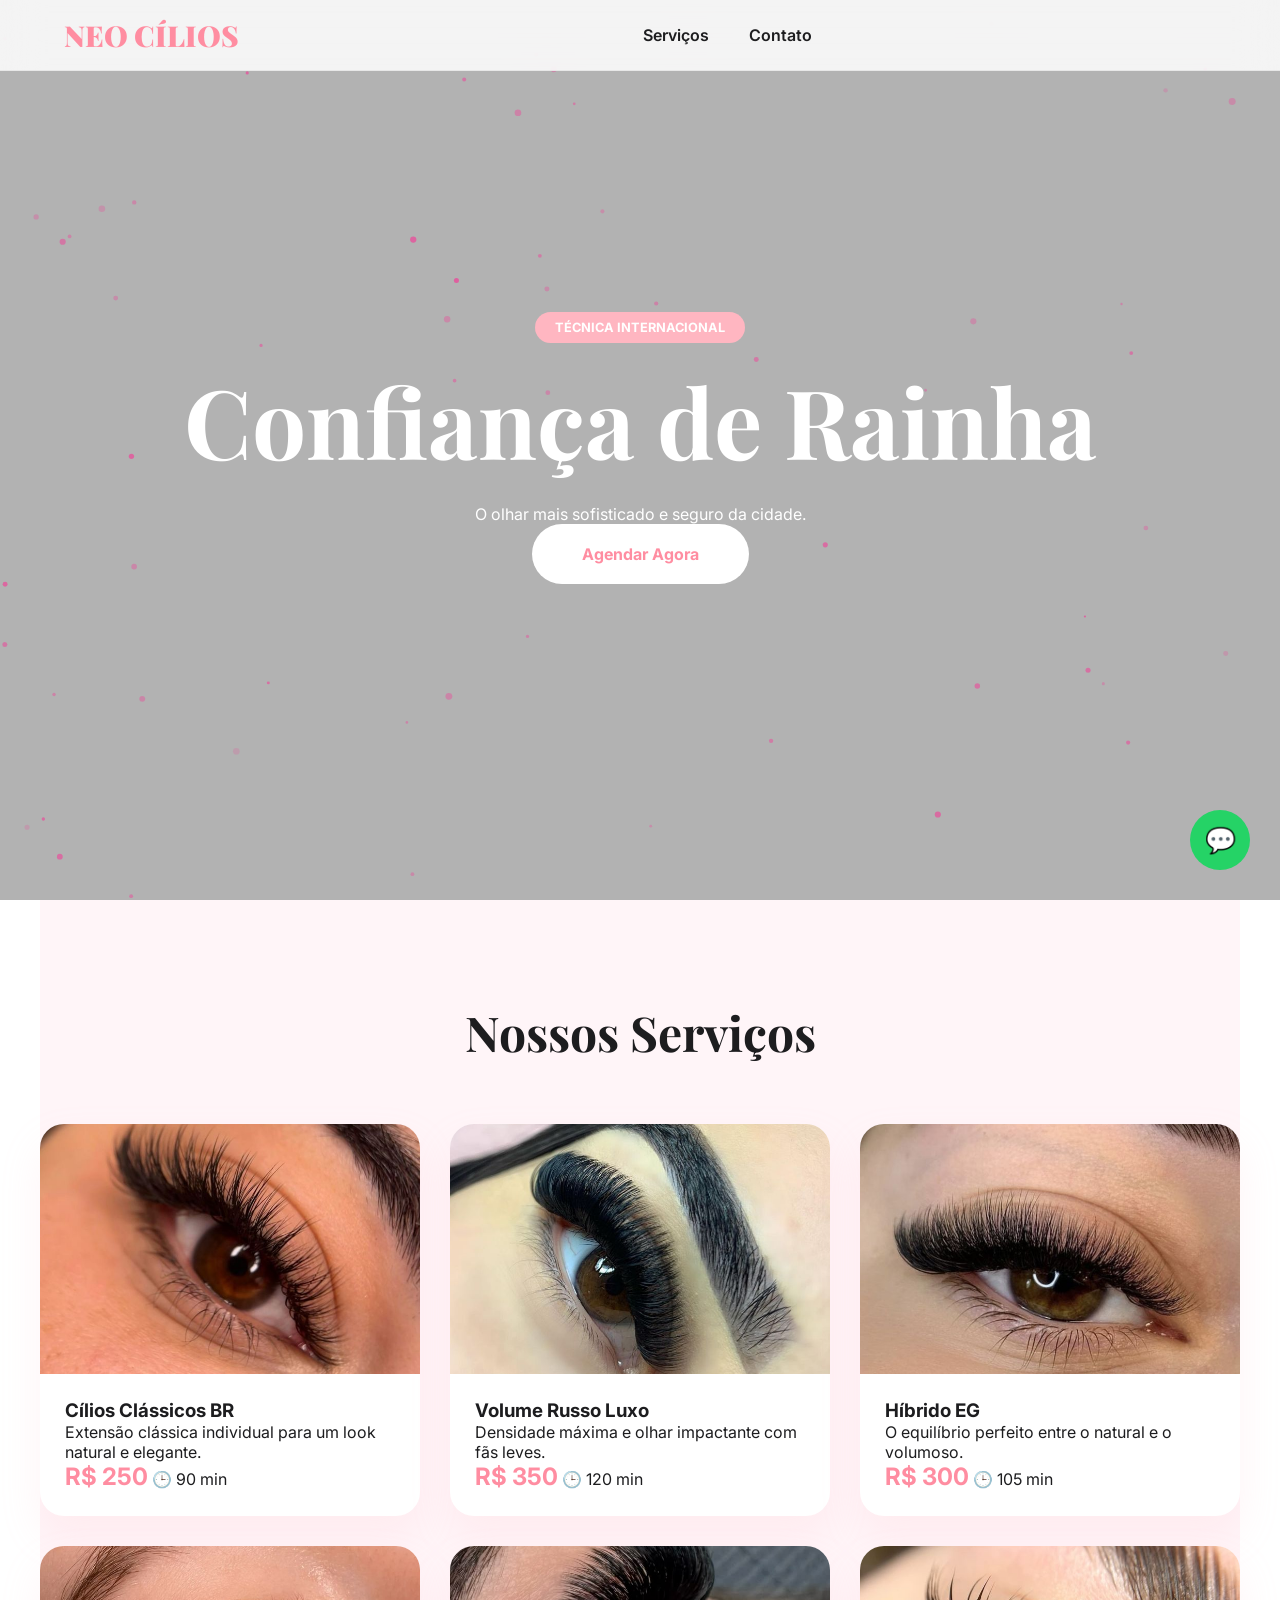
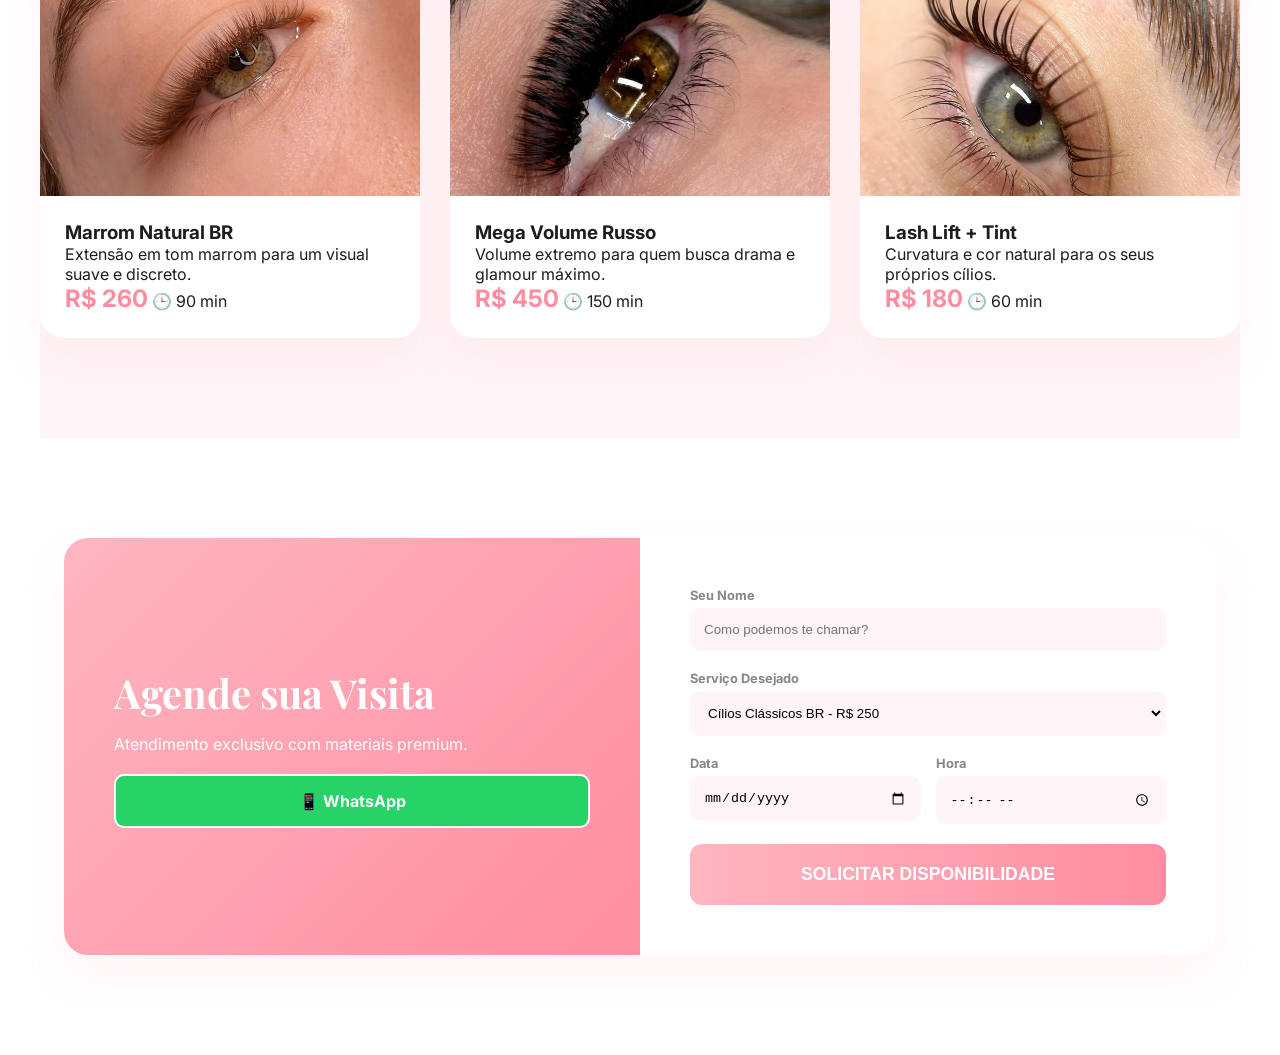
==== index.html @ b10731df "Add files via upload" ====
<!DOCTYPE html>
<html lang="pt-BR">
<head>
    <meta charset="UTF-8">
    <meta name="viewport" content="width=device-width, initial-scale=1.0">
    <title>Neo Cílios Luxo | Extensões Profissionais</title>
    <link href="https://fonts.googleapis.com/css2?family=Inter:wght@300;400;600;700&family=Playfair+Display:wght@700;900&display=swap" rel="stylesheet">
    <link rel="stylesheet" href="styles.css">
    <link rel="manifest" href="manifest.json">
</head>
<body>
    <div id="loader" class="loader-wrapper"><div class="loader"></div></div>

    <header class="glass-nav">
        <nav class="container">
            <a href="#" class="logo">NEO CÍLIOS</a>
            <ul class="nav-links" id="nav-links">
                <li><a href="#servicos">Serviços</a></li>
                <li><a href="#contato">Contato</a></li>
            </ul>
            <div class="hamburger" id="hamburger"><span></span><span></span><span></span></div>
        </nav>
    </header>

    <section class="hero">
        <video autoplay muted loop playsinline class="hero-video">
            <source src="bannersite.mp4" type="video/mp4">
        </video>
        <div class="hero-overlay"></div>
        <div class="hero-content">
            <span class="badge fade-in">Técnica Internacional</span>
            <h1 class="fade-up">Confiança de Rainha</h1>
            <p class="fade-up-delay">O olhar mais sofisticado e seguro da cidade.</p>
            <a href="#servicos" class="btn-main">Agendar Agora</a>
        </div>
    </section>

    <section class="services container" id="servicos">
        <h2 class="section-title">Nossos Serviços</h2>
        <div class="services-grid" id="services-grid"></div>
    </section>

    <section class="contact-section" id="contato">
        <div class="container">
            <div class="contact-card">
                <div class="contact-info">
                    <h2>Agende sua Visita</h2>
                    <p>Atendimento exclusivo com materiais premium.</p>
                    <a href="https://wa.me/5541999484843" class="btn-wa">📱 WhatsApp</a>
                </div>
                <div class="contact-form-wrapper">
                    <form id="contact-form">
                        <div class="input-group">
                            <label>Seu Nome</label>
                            <input type="text" id="name" placeholder="Como podemos te chamar?" required>
                        </div>
                        <div class="input-group">
                            <label>Serviço Desejado</label>
                            <select id="service-select" required></select>
                        </div>
                        <div style="display: grid; grid-template-columns: 1fr 1fr; gap: 15px;">
                            <div class="input-group">
                                <label>Data</label>
                                <input type="date" id="date" required>
                            </div>
                            <div class="input-group">
                                <label>Hora</label>
                                <input type="time" id="time" required>
                            </div>
                        </div>
                        <button type="submit" class="btn-submit">Solicitar Disponibilidade</button>
                    </form>
                </div>
            </div>
        </div>
    </section>

    <a href="https://wa.me/5541999484843" class="floating-wa" target="_blank">💬</a>

    <script src="particles.js"></script>
    <script type="module" src="script.js"></script>
</body>
</html>
---- styles.css ----
:root {
    --primary: #ffb6c1;       
    --primary-light: #ffe4e1; 
    --primary-dark: #ff8da1;  
    --text: #1d1d1f;
    --text-light: #86868b;
    --bg: #ffffff;
    --bg-alt: #fff5f8;       
    --glass: rgba(255, 255, 255, 0.85);
    --shadow: 0 20px 40px rgba(255, 182, 193, 0.15);
    --radius: 24px;
    --transition: all 0.5s cubic-bezier(0.16, 1, 0.3, 1);
}

* { margin: 0; padding: 0; box-sizing: border-box; }
html { scroll-behavior: smooth; }
body { font-family: 'Inter', sans-serif; background: var(--bg); color: var(--text); overflow-x: hidden; }
.container { max-width: 1200px; margin: 0 auto; padding: 0 24px; }

/* Loader */
.loader-wrapper { position: fixed; inset: 0; background: #fff; display: flex; align-items: center; justify-content: center; z-index: 9999; transition: 0.5s; }
.loader { width: 40px; height: 40px; border: 3px solid var(--bg-alt); border-top-color: var(--primary); border-radius: 50%; animation: spin 1s infinite linear; }
@keyframes spin { to { transform: rotate(360deg); } }

/* Nav */
.glass-nav { position: fixed; top: 0; width: 100%; z-index: 1000; background: var(--glass); backdrop-filter: blur(20px); padding: 16px 0; border-bottom: 1px solid rgba(0,0,0,0.05); }
nav { display: flex; justify-content: space-between; align-items: center; }
.logo { font-family: 'Playfair Display', serif; font-size: 1.8rem; font-weight: 900; color: var(--primary-dark); text-decoration: none; }
.nav-links { display: flex; gap: 40px; list-style: none; }
.nav-links a { text-decoration: none; color: var(--text); font-weight: 600; }

/* Hero */
.hero { height: 100vh; position: relative; display: flex; align-items: center; justify-content: center; text-align: center; color: #fff; }
.hero-video { position: absolute; inset: 0; width: 100%; height: 100%; object-fit: cover; z-index: -1; }
.hero-overlay { position: absolute; inset: 0; background: rgba(0,0,0,0.3); }
.hero-content { position: relative; z-index: 10; padding: 0 20px; }
.hero-content h1 { font-family: 'Playfair Display', serif; font-size: clamp(3rem, 10vw, 6rem); margin: 20px 0; }
.badge { background: var(--primary); padding: 8px 20px; border-radius: 100px; font-size: 0.8rem; text-transform: uppercase; font-weight: 700; }
.btn-main { display: inline-block; background: #fff; color: var(--primary-dark); padding: 20px 50px; border-radius: 100px; text-decoration: none; font-weight: 700; transition: var(--transition); }
.btn-main:hover { transform: translateY(-5px); background: var(--primary); color: #fff; }

/* Services */
.services { padding: 100px 0; background: var(--bg-alt); }
.section-title { font-family: 'Playfair Display', serif; font-size: 3rem; text-align: center; margin-bottom: 60px; }
.services-grid { display: grid; grid-template-columns: repeat(auto-fit, minmax(300px, 1fr)); gap: 30px; }
.service-card { background: #fff; border-radius: var(--radius); overflow: hidden; box-shadow: var(--shadow); transition: var(--transition); cursor: pointer; }
.service-card:hover { transform: translateY(-10px); }
.service-img-wrapper { height: 250px; overflow: hidden; }
.service-img-wrapper img { width: 100%; height: 100%; object-fit: cover; }
.service-body { padding: 25px; }
.price-tag { font-size: 1.5rem; font-weight: 700; color: var(--primary-dark); }

/* Contact - ROSA CLARO */
.contact-section { padding: 100px 0; }
.contact-card { display: grid; grid-template-columns: 1fr 1fr; border-radius: var(--radius); overflow: hidden; box-shadow: var(--shadow); }
.contact-info { background: linear-gradient(135deg, var(--primary) 0%, var(--primary-dark) 100%); color: #fff; padding: 50px; display: flex; flex-direction: column; justify-content: center; }
.contact-info h2 { font-family: 'Playfair Display', serif; font-size: 2.5rem; margin-bottom: 15px; }
.btn-wa { background: #25d366; color: #fff; text-decoration: none; padding: 15px; border-radius: 10px; text-align: center; font-weight: 700; margin-top: 20px; border: 2px solid #fff; }

.contact-form-wrapper { padding: 50px; background: #fff; }
.input-group { margin-bottom: 20px; }
.input-group label { display: block; font-size: 0.8rem; font-weight: 700; margin-bottom: 5px; color: var(--text-light); }
.input-group input, .input-group select { width: 100%; padding: 12px; border: 2px solid var(--bg-alt); border-radius: 10px; background: var(--bg-alt); }

/* Botão Pulsando */
.btn-submit { 
    width: 100%; background: linear-gradient(90deg, var(--primary), var(--primary-dark)); 
    color: #fff; border: none; padding: 20px; border-radius: 12px; 
    font-weight: 900; font-size: 1.1rem; text-transform: uppercase; cursor: pointer;
    animation: pulse-pink 2s infinite; transition: var(--transition);
}
@keyframes pulse-pink {
    0% { box-shadow: 0 0 0 0 rgba(255, 182, 193, 0.7); }
    70% { box-shadow: 0 0 0 15px rgba(255, 182, 193, 0); }
    100% { box-shadow: 0 0 0 0 rgba(255, 182, 193, 0); }
}

.floating-wa { position: fixed; bottom: 30px; right: 30px; background: #25d366; width: 60px; height: 60px; border-radius: 50%; display: flex; align-items: center; justify-content: center; font-size: 25px; text-decoration: none; z-index: 1000; }

@media (max-width: 768px) { .contact-card { grid-template-columns: 1fr; } .nav-links { display: none; } }
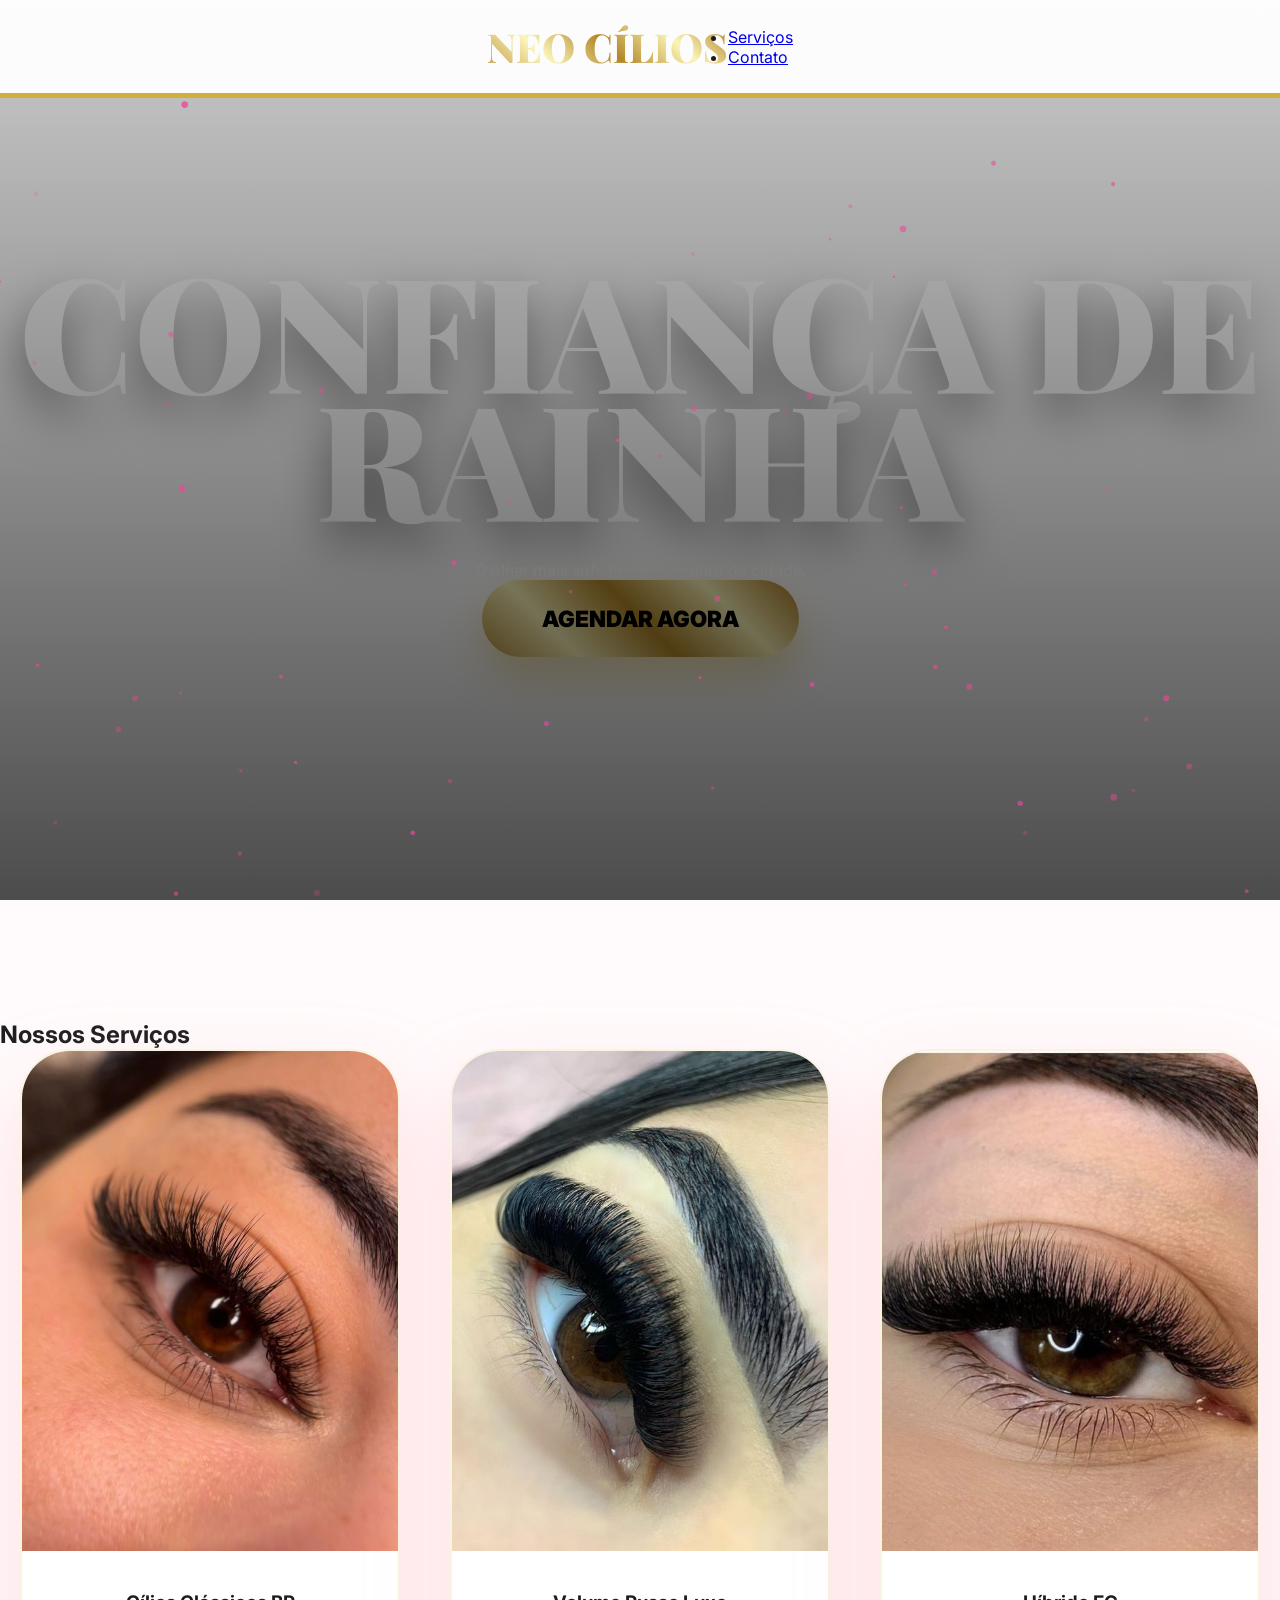
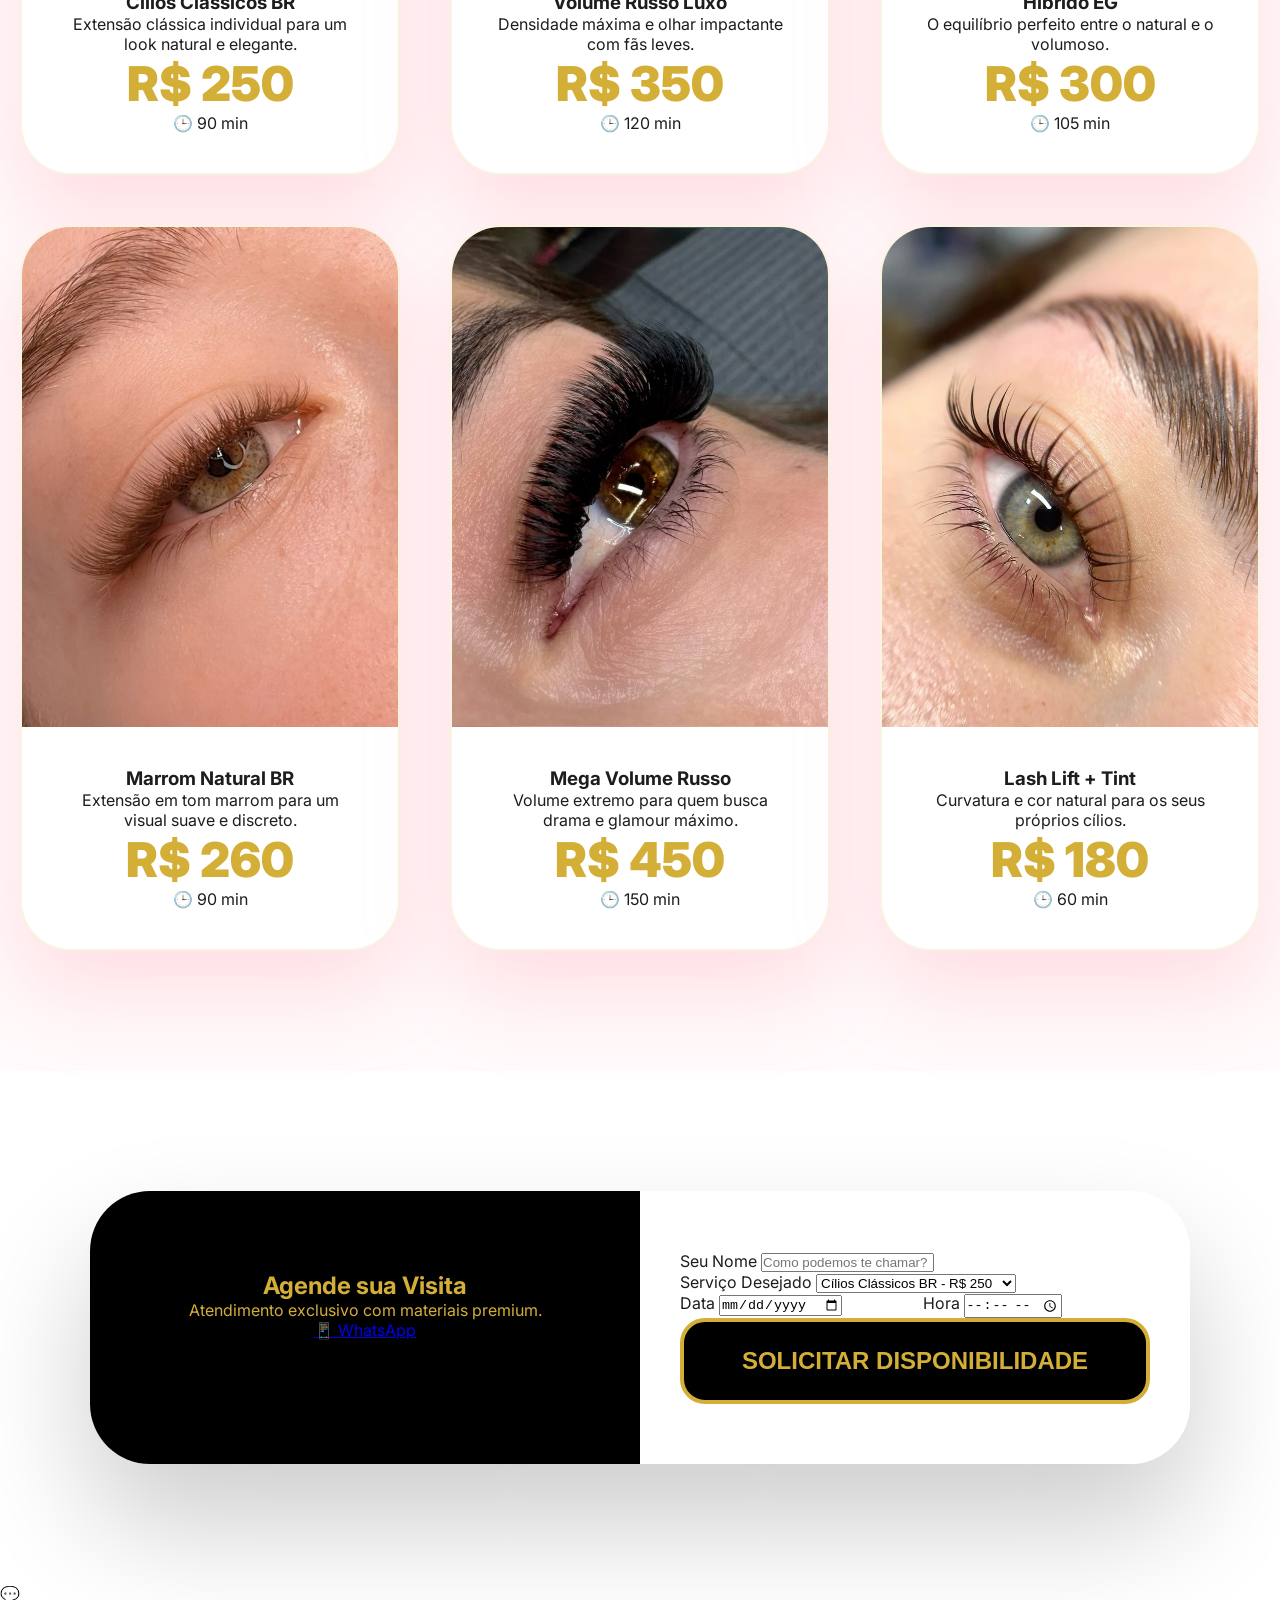
==== commit bac2001a: "Update index.html" ====
--- a/index.html
+++ b/index.html
@@ -80,4 +80,4 @@
     <script src="particles.js"></script>
     <script type="module" src="script.js"></script>
 </body>
-</html>+</html>
--- a/styles.css
+++ b/styles.css
@@ -1,80 +1,57 @@
 :root {
     --primary: #ffb6c1;       
-    --primary-light: #ffe4e1; 
+    --gold: #d4af37;          
+    --gold-gradient: linear-gradient(45deg, #bf953f, #fcf6ba, #b38728, #fbf5b7, #aa771c);
     --primary-dark: #ff8da1;  
     --text: #1d1d1f;
-    --text-light: #86868b;
     --bg: #ffffff;
-    --bg-alt: #fff5f8;       
-    --glass: rgba(255, 255, 255, 0.85);
-    --shadow: 0 20px 40px rgba(255, 182, 193, 0.15);
-    --radius: 24px;
-    --transition: all 0.5s cubic-bezier(0.16, 1, 0.3, 1);
+    --shadow-heavy: 0 40px 80px rgba(255, 182, 193, 0.4);
+    --transition: all 0.6s cubic-bezier(0.165, 0.84, 0.44, 1);
 }
 
-* { margin: 0; padding: 0; box-sizing: border-box; }
-html { scroll-behavior: smooth; }
+* { margin: 0; padding: 0; box-sizing: border-box; -webkit-tap-highlight-color: transparent; }
+html { scroll-behavior: smooth; overflow-x: hidden; }
 body { font-family: 'Inter', sans-serif; background: var(--bg); color: var(--text); overflow-x: hidden; }
-.container { max-width: 1200px; margin: 0 auto; padding: 0 24px; }
 
-/* Loader */
-.loader-wrapper { position: fixed; inset: 0; background: #fff; display: flex; align-items: center; justify-content: center; z-index: 9999; transition: 0.5s; }
-.loader { width: 40px; height: 40px; border: 3px solid var(--bg-alt); border-top-color: var(--primary); border-radius: 50%; animation: spin 1s infinite linear; }
-@keyframes spin { to { transform: rotate(360deg); } }
+.glass-nav { 
+    position: fixed; top: 0; width: 100%; z-index: 1000; 
+    background: rgba(255, 255, 255, 0.95); backdrop-filter: blur(25px); 
+    border-bottom: 5px solid var(--gold); padding: 20px 0;
+}
+nav { display: flex; justify-content: center; align-items: center; }
+.logo { 
+    font-family: 'Playfair Display', serif; font-size: 2.5rem; font-weight: 900; 
+    background: var(--gold-gradient); -webkit-background-clip: text; -webkit-text-fill-color: transparent;
+}
 
-/* Nav */
-.glass-nav { position: fixed; top: 0; width: 100%; z-index: 1000; background: var(--glass); backdrop-filter: blur(20px); padding: 16px 0; border-bottom: 1px solid rgba(0,0,0,0.05); }
-nav { display: flex; justify-content: space-between; align-items: center; }
-.logo { font-family: 'Playfair Display', serif; font-size: 1.8rem; font-weight: 900; color: var(--primary-dark); text-decoration: none; }
-.nav-links { display: flex; gap: 40px; list-style: none; }
-.nav-links a { text-decoration: none; color: var(--text); font-weight: 600; }
-
-/* Hero */
 .hero { height: 100vh; position: relative; display: flex; align-items: center; justify-content: center; text-align: center; color: #fff; }
 .hero-video { position: absolute; inset: 0; width: 100%; height: 100%; object-fit: cover; z-index: -1; }
-.hero-overlay { position: absolute; inset: 0; background: rgba(0,0,0,0.3); }
-.hero-content { position: relative; z-index: 10; padding: 0 20px; }
-.hero-content h1 { font-family: 'Playfair Display', serif; font-size: clamp(3rem, 10vw, 6rem); margin: 20px 0; }
-.badge { background: var(--primary); padding: 8px 20px; border-radius: 100px; font-size: 0.8rem; text-transform: uppercase; font-weight: 700; }
-.btn-main { display: inline-block; background: #fff; color: var(--primary-dark); padding: 20px 50px; border-radius: 100px; text-decoration: none; font-weight: 700; transition: var(--transition); }
-.btn-main:hover { transform: translateY(-5px); background: var(--primary); color: #fff; }
+.hero-overlay { position: absolute; inset: 0; background: linear-gradient(to bottom, rgba(0,0,0,0.2), rgba(0,0,0,0.7)); }
+.hero-content h1 { font-family: 'Playfair Display', serif; font-size: clamp(3.5rem, 15vw, 10rem); line-height: 0.8; margin-bottom: 40px; text-transform: uppercase; text-shadow: 0 20px 50px rgba(0,0,0,0.5); font-weight: 900; }
 
-/* Services */
-.services { padding: 100px 0; background: var(--bg-alt); }
-.section-title { font-family: 'Playfair Display', serif; font-size: 3rem; text-align: center; margin-bottom: 60px; }
-.services-grid { display: grid; grid-template-columns: repeat(auto-fit, minmax(300px, 1fr)); gap: 30px; }
-.service-card { background: #fff; border-radius: var(--radius); overflow: hidden; box-shadow: var(--shadow); transition: var(--transition); cursor: pointer; }
-.service-card:hover { transform: translateY(-10px); }
-.service-img-wrapper { height: 250px; overflow: hidden; }
-.service-img-wrapper img { width: 100%; height: 100%; object-fit: cover; }
-.service-body { padding: 25px; }
-.price-tag { font-size: 1.5rem; font-weight: 700; color: var(--primary-dark); }
-
-/* Contact - ROSA CLARO */
-.contact-section { padding: 100px 0; }
-.contact-card { display: grid; grid-template-columns: 1fr 1fr; border-radius: var(--radius); overflow: hidden; box-shadow: var(--shadow); }
-.contact-info { background: linear-gradient(135deg, var(--primary) 0%, var(--primary-dark) 100%); color: #fff; padding: 50px; display: flex; flex-direction: column; justify-content: center; }
-.contact-info h2 { font-family: 'Playfair Display', serif; font-size: 2.5rem; margin-bottom: 15px; }
-.btn-wa { background: #25d366; color: #fff; text-decoration: none; padding: 15px; border-radius: 10px; text-align: center; font-weight: 700; margin-top: 20px; border: 2px solid #fff; }
-
-.contact-form-wrapper { padding: 50px; background: #fff; }
-.input-group { margin-bottom: 20px; }
-.input-group label { display: block; font-size: 0.8rem; font-weight: 700; margin-bottom: 5px; color: var(--text-light); }
-.input-group input, .input-group select { width: 100%; padding: 12px; border: 2px solid var(--bg-alt); border-radius: 10px; background: var(--bg-alt); }
-
-/* Botão Pulsando */
-.btn-submit { 
-    width: 100%; background: linear-gradient(90deg, var(--primary), var(--primary-dark)); 
-    color: #fff; border: none; padding: 20px; border-radius: 12px; 
-    font-weight: 900; font-size: 1.1rem; text-transform: uppercase; cursor: pointer;
-    animation: pulse-pink 2s infinite; transition: var(--transition);
-}
-@keyframes pulse-pink {
-    0% { box-shadow: 0 0 0 0 rgba(255, 182, 193, 0.7); }
-    70% { box-shadow: 0 0 0 15px rgba(255, 182, 193, 0); }
-    100% { box-shadow: 0 0 0 0 rgba(255, 182, 193, 0); }
+.btn-main { 
+    display: inline-block; background: var(--gold-gradient); color: #000; padding: 25px 60px; border-radius: 100px; 
+    text-decoration: none; font-weight: 900; font-size: 1.4rem; box-shadow: 0 20px 40px rgba(212, 175, 55, 0.4); text-transform: uppercase; border: none;
 }
 
-.floating-wa { position: fixed; bottom: 30px; right: 30px; background: #25d366; width: 60px; height: 60px; border-radius: 50%; display: flex; align-items: center; justify-content: center; font-size: 25px; text-decoration: none; z-index: 1000; }
+.services { padding: 120px 0; background: #fffafb; }
+.services-grid { display: grid; grid-template-columns: repeat(auto-fit, minmax(320px, 1fr)); gap: 50px; padding: 0 20px; }
+.service-card { background: #fff; border-radius: 50px; overflow: hidden; box-shadow: var(--shadow-heavy); border: 2px solid rgba(212, 175, 55, 0.15); transition: var(--transition); }
+.service-card:hover { transform: translateY(-30px); }
+.service-img-wrapper { height: 500px; overflow: hidden; }
+.service-img-wrapper img { width: 100%; height: 100%; object-fit: cover; transition: 1s; }
+.service-card:hover img { transform: scale(1.1); }
+.service-body { padding: 40px; text-align: center; }
+.price-tag { display: block; font-size: 3rem; font-weight: 900; color: var(--gold); }
 
-@media (max-width: 768px) { .contact-card { grid-template-columns: 1fr; } .nav-links { display: none; } }+.contact-section { padding: 120px 20px; }
+.contact-card { max-width: 1100px; margin: 0 auto; display: grid; grid-template-columns: 1fr 1fr; border-radius: 60px; overflow: hidden; box-shadow: 0 60px 120px rgba(0,0,0,0.2); }
+.contact-info { background: #000; color: var(--gold); padding: 80px 40px; text-align: center; }
+.contact-form-wrapper { padding: 60px 40px; background: #fff; }
+.btn-submit { width: 100%; background: #000; color: var(--gold); padding: 25px; border-radius: 25px; font-size: 1.5rem; font-weight: 900; border: 4px solid var(--gold); text-transform: uppercase; cursor: pointer; }
+
+@media (max-width: 768px) {
+    .hero-content h1 { font-size: 4.5rem; }
+    .contact-card { grid-template-columns: 1fr; }
+    .service-img-wrapper { height: 420px; }
+}
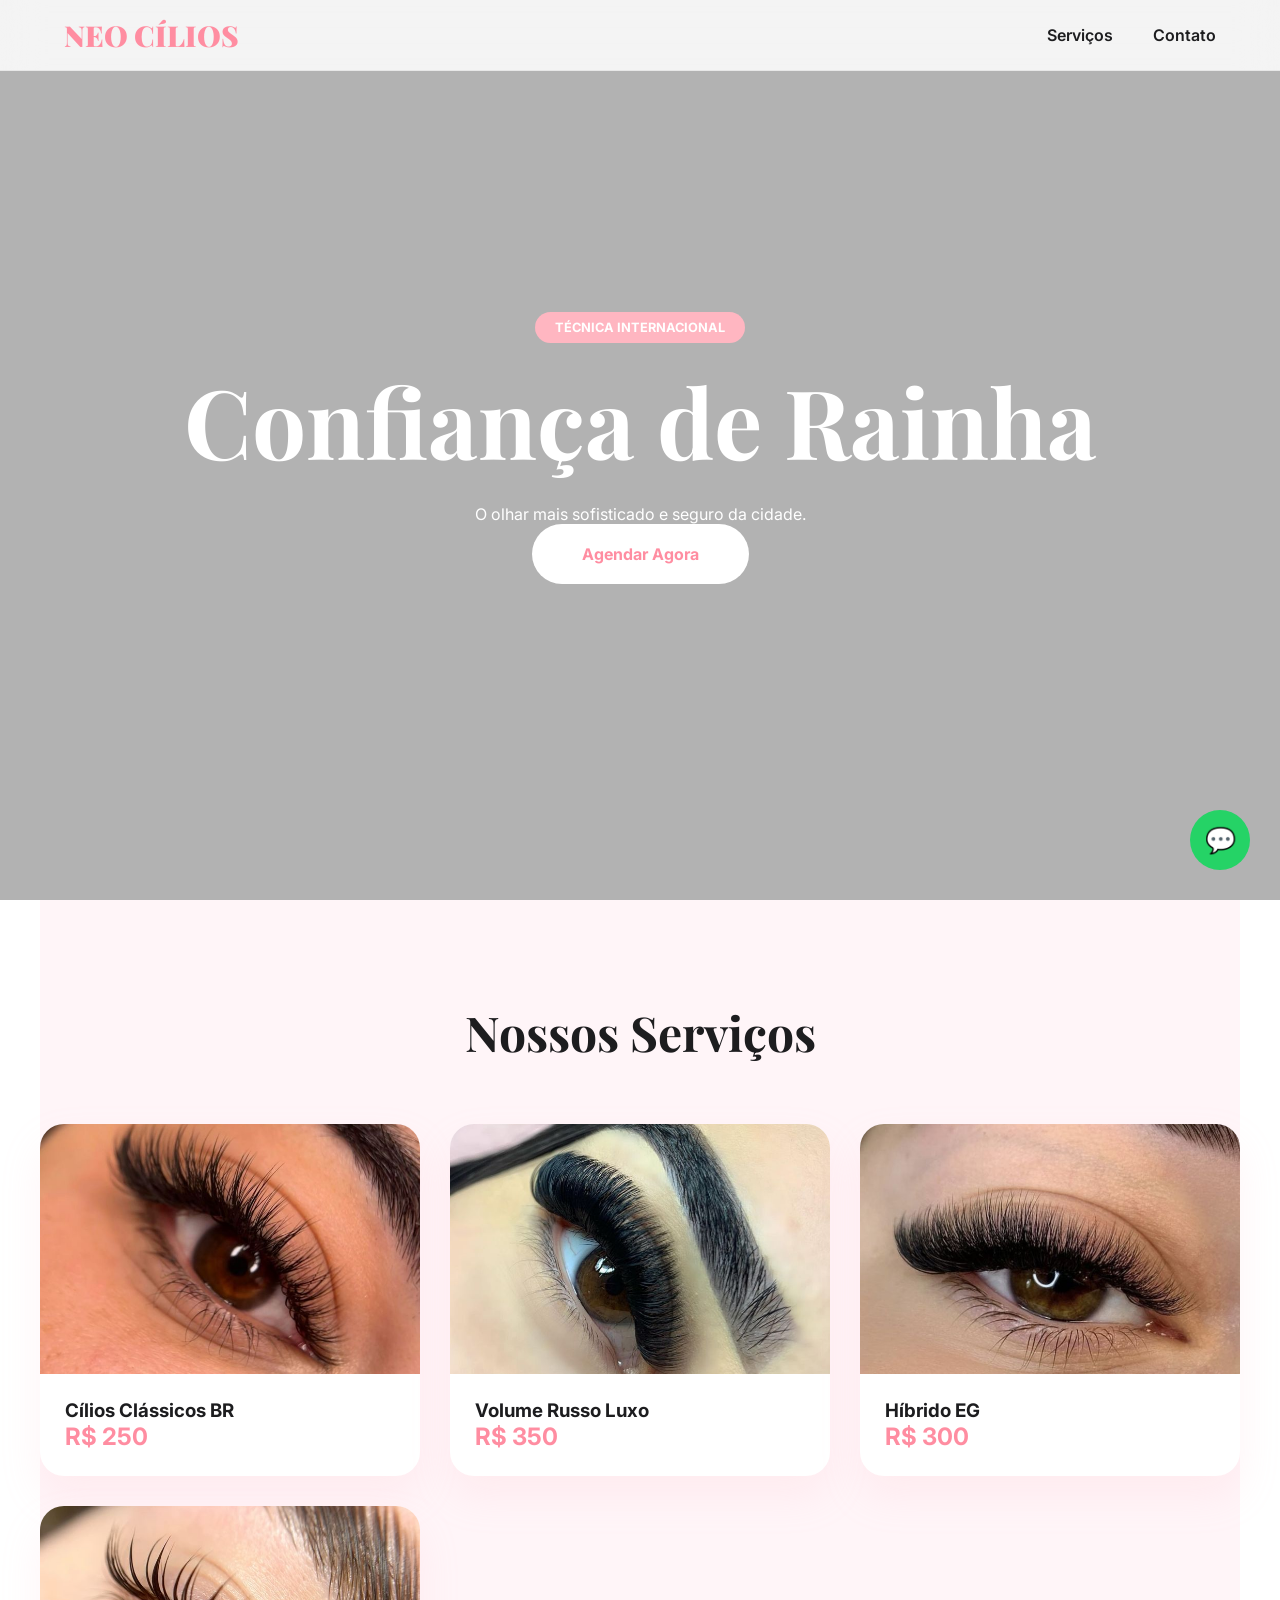
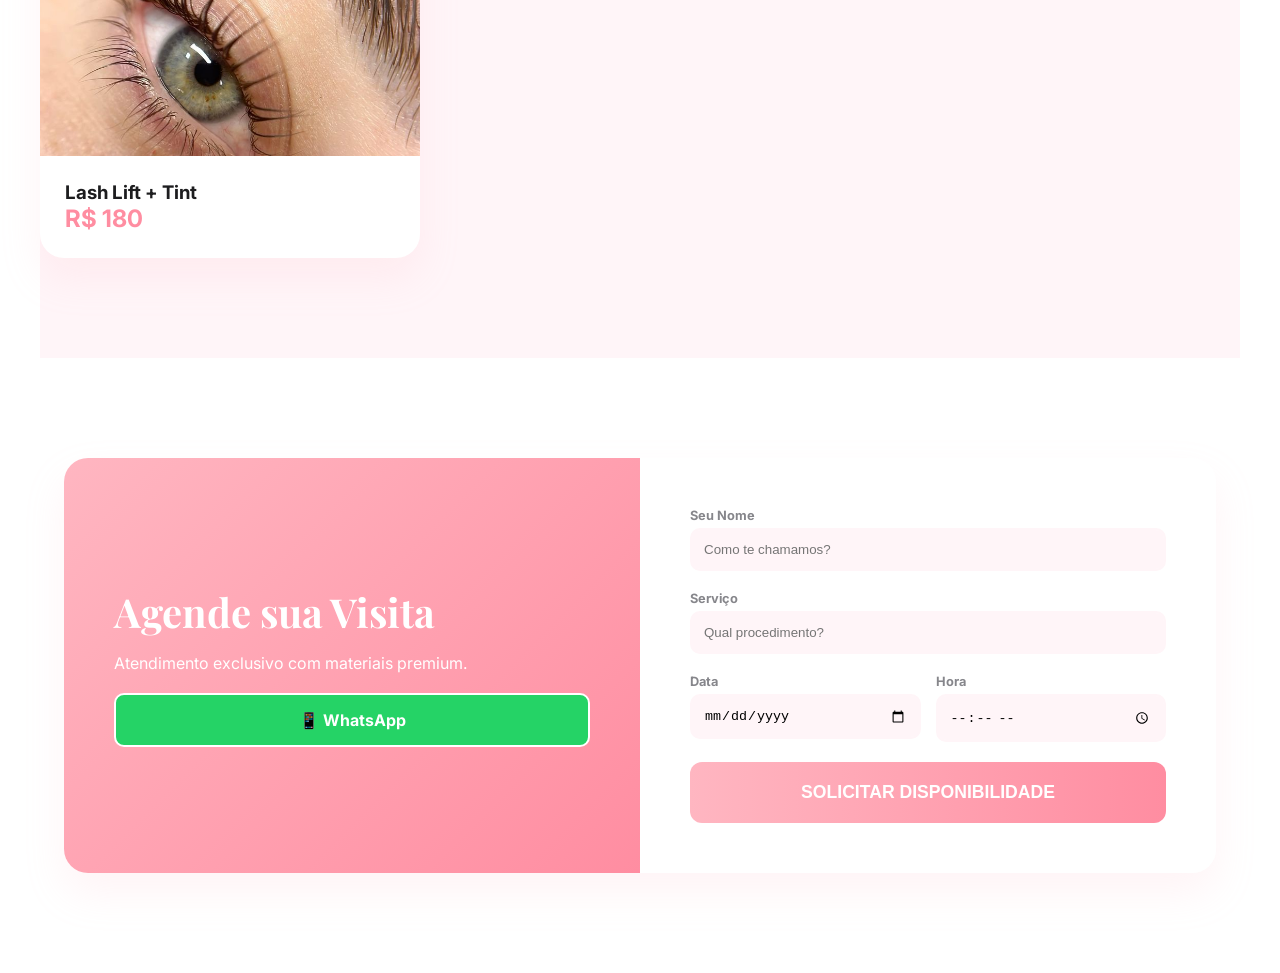
==== commit ade8ffc9: "Refactor index.html structure and add service cards" ====
--- a/index.html
+++ b/index.html
@@ -6,7 +6,6 @@
     <title>Neo Cílios Luxo | Extensões Profissionais</title>
     <link href="https://fonts.googleapis.com/css2?family=Inter:wght@300;400;600;700&family=Playfair+Display:wght@700;900&display=swap" rel="stylesheet">
     <link rel="stylesheet" href="styles.css">
-    <link rel="manifest" href="manifest.json">
 </head>
 <body>
     <div id="loader" class="loader-wrapper"><div class="loader"></div></div>
@@ -18,7 +17,6 @@
                 <li><a href="#servicos">Serviços</a></li>
                 <li><a href="#contato">Contato</a></li>
             </ul>
-            <div class="hamburger" id="hamburger"><span></span><span></span><span></span></div>
         </nav>
     </header>
 
@@ -37,8 +35,45 @@
 
     <section class="services container" id="servicos">
         <h2 class="section-title">Nossos Serviços</h2>
-        <div class="services-grid" id="services-grid"></div>
+        <div class="services-grid">
+            <div class="service-card" onclick="abrirModal('Cílios Clássicos BR', '250')">
+                <div class="service-img-wrapper"><img src="Cílios Clássicos BR.jpg"></div>
+                <div class="service-body"><h3>Cílios Clássicos BR</h3><p class="price-tag">R$ 250</p></div>
+            </div>
+            <div class="service-card" onclick="abrirModal('Volume Russo Luxo', '350')">
+                <div class="service-img-wrapper"><img src="Volume Russo Luxo.jpg"></div>
+                <div class="service-body"><h3>Volume Russo Luxo</h3><p class="price-tag">R$ 350</p></div>
+            </div>
+            <div class="service-card" onclick="abrirModal('Híbrido EG', '300')">
+                <div class="service-img-wrapper"><img src="Híbrido EG.jpg"></div>
+                <div class="service-body"><h3>Híbrido EG</h3><p class="price-tag">R$ 300</p></div>
+            </div>
+            <div class="service-card" onclick="abrirModal('Lash Lift + Tint', '180')">
+                <div class="service-img-wrapper"><img src="Lash Lift + Tint.jpg"></div>
+                <div class="service-body"><h3>Lash Lift + Tint</h3><p class="price-tag">R$ 180</p></div>
+            </div>
+        </div>
     </section>
+
+    <div id="modal-agendamento" class="agendamento-modal" style="display:none;">
+        <div class="modal-content">
+            <h2 id="modal-titulo">Agendar</h2>
+            <p id="modal-servico-badge">Serviço</p>
+            <div class="form-modal-area">
+                <div class="input-group">
+                    <label>Seu Nome</label>
+                    <input type="text" id="modal-nome" placeholder="Como te chamamos?">
+                </div>
+                <div class="input-group">
+                    <label>Data</label>
+                    <input type="date" id="modal-data">
+                </div>
+                <label style="display:block; font-weight:700; color:var(--primary-dark); margin-bottom:10px; font-size:0.8rem; text-transform:uppercase;">Escolha o Horário</label>
+                <div class="horarios" id="modal-lista-horarios"></div>
+            </div>
+            <button id="close-modal" onclick="fecharModal()">Voltar</button>
+        </div>
+    </div>
 
     <section class="contact-section" id="contato">
         <div class="container">
@@ -50,23 +85,11 @@
                 </div>
                 <div class="contact-form-wrapper">
                     <form id="contact-form">
-                        <div class="input-group">
-                            <label>Seu Nome</label>
-                            <input type="text" id="name" placeholder="Como podemos te chamar?" required>
-                        </div>
-                        <div class="input-group">
-                            <label>Serviço Desejado</label>
-                            <select id="service-select" required></select>
-                        </div>
+                        <div class="input-group"><label>Seu Nome</label><input type="text" id="name" placeholder="Como te chamamos?" required></div>
+                        <div class="input-group"><label>Serviço</label><input type="text" id="service-manual" placeholder="Qual procedimento?" required></div>
                         <div style="display: grid; grid-template-columns: 1fr 1fr; gap: 15px;">
-                            <div class="input-group">
-                                <label>Data</label>
-                                <input type="date" id="date" required>
-                            </div>
-                            <div class="input-group">
-                                <label>Hora</label>
-                                <input type="time" id="time" required>
-                            </div>
+                            <div class="input-group"><label>Data</label><input type="date" id="date" required></div>
+                            <div class="input-group"><label>Hora</label><input type="time" id="time" required></div>
                         </div>
                         <button type="submit" class="btn-submit">Solicitar Disponibilidade</button>
                     </form>
@@ -77,7 +100,38 @@
 
     <a href="https://wa.me/5541999484843" class="floating-wa" target="_blank">💬</a>
 
-    <script src="particles.js"></script>
-    <script type="module" src="script.js"></script>
+    <script>
+        // Loader
+        window.addEventListener('load', () => { document.getElementById('loader').style.opacity = '0'; setTimeout(() => { document.getElementById('loader').style.display = 'none'; }, 500); });
+
+        // Lógica do Modal
+        let servicoSelecionado = "";
+        let valorSelecionado = "";
+
+        function abrirModal(servico, valor) {
+            servicoSelecionado = servico;
+            valorSelecionado = valor;
+            document.getElementById('modal-titulo').innerText = servico;
+            document.getElementById('modal-servico-badge').innerText = "R$ " + valor;
+            const lista = document.getElementById('modal-lista-horarios');
+            lista.innerHTML = "";
+            const horas = ["10:00", "13:30", "15:00", "17:30", "19:00"];
+            horas.forEach(h => {
+                lista.innerHTML += `<button class="horario-btn" onclick="finalizarAgendamento('${h}')">${h}</button>`;
+            });
+            document.getElementById('modal-agendamento').style.display = 'flex';
+        }
+
+        function fecharModal() { document.getElementById('modal-agendamento').style.display = 'none'; }
+
+        function finalizarAgendamento(hora) {
+            const nome = document.getElementById('modal-nome').value;
+            const data = document.getElementById('modal-data').value;
+            if(!nome || !data) { alert("Preencha seu nome e a data primeiro!"); return; }
+            const dataBr = data.split('-').reverse().join('/');
+            const mensagem = `Olá! Meu nome é ${nome}. Gostaria de agendar ${servicoSelecionado} para o dia ${dataBr} às ${hora}.`;
+            window.open(`https://wa.me/5541999484843?text=${encodeURIComponent(mensagem)}`, '_blank');
+        }
+    </script>
 </body>
 </html>
--- a/styles.css
+++ b/styles.css
@@ -1,57 +1,120 @@
 :root {
     --primary: #ffb6c1;       
-    --gold: #d4af37;          
-    --gold-gradient: linear-gradient(45deg, #bf953f, #fcf6ba, #b38728, #fbf5b7, #aa771c);
+    --primary-light: #ffe4e1; 
     --primary-dark: #ff8da1;  
     --text: #1d1d1f;
+    --text-light: #86868b;
     --bg: #ffffff;
-    --shadow-heavy: 0 40px 80px rgba(255, 182, 193, 0.4);
-    --transition: all 0.6s cubic-bezier(0.165, 0.84, 0.44, 1);
+    --bg-alt: #fff5f8;       
+    --glass: rgba(255, 255, 255, 0.85);
+    --shadow: 0 20px 40px rgba(255, 182, 193, 0.15);
+    --radius: 24px;
+    --transition: all 0.5s cubic-bezier(0.16, 1, 0.3, 1);
 }
 
-* { margin: 0; padding: 0; box-sizing: border-box; -webkit-tap-highlight-color: transparent; }
-html { scroll-behavior: smooth; overflow-x: hidden; }
+* { margin: 0; padding: 0; box-sizing: border-box; }
+html { scroll-behavior: smooth; }
 body { font-family: 'Inter', sans-serif; background: var(--bg); color: var(--text); overflow-x: hidden; }
+.container { max-width: 1200px; margin: 0 auto; padding: 0 24px; }
 
-.glass-nav { 
-    position: fixed; top: 0; width: 100%; z-index: 1000; 
-    background: rgba(255, 255, 255, 0.95); backdrop-filter: blur(25px); 
-    border-bottom: 5px solid var(--gold); padding: 20px 0;
+/* Loader */
+.loader-wrapper { position: fixed; inset: 0; background: #fff; display: flex; align-items: center; justify-content: center; z-index: 9999; transition: 0.5s; }
+.loader { width: 40px; height: 40px; border: 3px solid var(--bg-alt); border-top-color: var(--primary); border-radius: 50%; animation: spin 1s infinite linear; }
+@keyframes spin { to { transform: rotate(360deg); } }
+
+/* Nav */
+.glass-nav { position: fixed; top: 0; width: 100%; z-index: 1000; background: var(--glass); backdrop-filter: blur(20px); padding: 16px 0; border-bottom: 1px solid rgba(0,0,0,0.05); }
+nav { display: flex; justify-content: space-between; align-items: center; }
+.logo { font-family: 'Playfair Display', serif; font-size: 1.8rem; font-weight: 900; color: var(--primary-dark); text-decoration: none; }
+.nav-links { display: flex; gap: 40px; list-style: none; }
+.nav-links a { text-decoration: none; color: var(--text); font-weight: 600; }
+
+/* Hero */
+.hero { height: 100vh; position: relative; display: flex; align-items: center; justify-content: center; text-align: center; color: #fff; }
+.hero-video { position: absolute; inset: 0; width: 100%; height: 100%; object-fit: cover; z-index: -1; }
+.hero-overlay { position: absolute; inset: 0; background: rgba(0,0,0,0.3); }
+.hero-content { position: relative; z-index: 10; padding: 0 20px; }
+.hero-content h1 { font-family: 'Playfair Display', serif; font-size: clamp(3rem, 10vw, 6rem); margin: 20px 0; }
+.badge { background: var(--primary); padding: 8px 20px; border-radius: 100px; font-size: 0.8rem; text-transform: uppercase; font-weight: 700; }
+.btn-main { display: inline-block; background: #fff; color: var(--primary-dark); padding: 20px 50px; border-radius: 100px; text-decoration: none; font-weight: 700; transition: var(--transition); }
+.btn-main:hover { transform: translateY(-5px); background: var(--primary); color: #fff; }
+
+/* Services */
+.services { padding: 100px 0; background: var(--bg-alt); }
+.section-title { font-family: 'Playfair Display', serif; font-size: 3rem; text-align: center; margin-bottom: 60px; }
+.services-grid { display: grid; grid-template-columns: repeat(auto-fit, minmax(300px, 1fr)); gap: 30px; }
+.service-card { background: #fff; border-radius: var(--radius); overflow: hidden; box-shadow: var(--shadow); transition: var(--transition); cursor: pointer; }
+.service-card:hover { transform: translateY(-10px); }
+.service-img-wrapper { height: 250px; overflow: hidden; }
+.service-img-wrapper img { width: 100%; height: 100%; object-fit: cover; }
+.service-body { padding: 25px; }
+.price-tag { font-size: 1.5rem; font-weight: 700; color: var(--primary-dark); }
+
+/* Contact */
+.contact-section { padding: 100px 0; }
+.contact-card { display: grid; grid-template-columns: 1fr 1fr; border-radius: var(--radius); overflow: hidden; box-shadow: var(--shadow); }
+.contact-info { background: linear-gradient(135deg, var(--primary) 0%, var(--primary-dark) 100%); color: #fff; padding: 50px; display: flex; flex-direction: column; justify-content: center; }
+.contact-info h2 { font-family: 'Playfair Display', serif; font-size: 2.5rem; margin-bottom: 15px; }
+.btn-wa { background: #25d366; color: #fff; text-decoration: none; padding: 15px; border-radius: 10px; text-align: center; font-weight: 700; margin-top: 20px; border: 2px solid #fff; }
+
+.contact-form-wrapper { padding: 50px; background: #fff; }
+.input-group { margin-bottom: 20px; }
+.input-group label { display: block; font-size: 0.8rem; font-weight: 700; margin-bottom: 5px; color: var(--text-light); }
+.input-group input, .input-group select { width: 100%; padding: 12px; border: 2px solid var(--bg-alt); border-radius: 10px; background: var(--bg-alt); }
+
+/* Botão Pulsando */
+.btn-submit { 
+    width: 100%; background: linear-gradient(90deg, var(--primary), var(--primary-dark)); 
+    color: #fff; border: none; padding: 20px; border-radius: 12px; 
+    font-weight: 900; font-size: 1.1rem; text-transform: uppercase; cursor: pointer;
+    animation: pulse-pink 2s infinite; transition: var(--transition);
 }
-nav { display: flex; justify-content: center; align-items: center; }
-.logo { 
-    font-family: 'Playfair Display', serif; font-size: 2.5rem; font-weight: 900; 
-    background: var(--gold-gradient); -webkit-background-clip: text; -webkit-text-fill-color: transparent;
+@keyframes pulse-pink {
+    0% { box-shadow: 0 0 0 0 rgba(255, 182, 193, 0.7); }
+    70% { box-shadow: 0 0 0 15px rgba(255, 182, 193, 0); }
+    100% { box-shadow: 0 0 0 0 rgba(255, 182, 193, 0); }
 }
 
-.hero { height: 100vh; position: relative; display: flex; align-items: center; justify-content: center; text-align: center; color: #fff; }
-.hero-video { position: absolute; inset: 0; width: 100%; height: 100%; object-fit: cover; z-index: -1; }
-.hero-overlay { position: absolute; inset: 0; background: linear-gradient(to bottom, rgba(0,0,0,0.2), rgba(0,0,0,0.7)); }
-.hero-content h1 { font-family: 'Playfair Display', serif; font-size: clamp(3.5rem, 15vw, 10rem); line-height: 0.8; margin-bottom: 40px; text-transform: uppercase; text-shadow: 0 20px 50px rgba(0,0,0,0.5); font-weight: 900; }
-
-.btn-main { 
-    display: inline-block; background: var(--gold-gradient); color: #000; padding: 25px 60px; border-radius: 100px; 
-    text-decoration: none; font-weight: 900; font-size: 1.4rem; box-shadow: 0 20px 40px rgba(212, 175, 55, 0.4); text-transform: uppercase; border: none;
+/* --- ESTILO DO AGENDAMENTO (O QUE VOCÊ PEDIU) --- */
+.agendamento-modal {
+    position: fixed !important; inset: 0; background: rgba(255, 255, 255, 0.85);
+    backdrop-filter: blur(10px); display: flex; align-items: center; justify-content: center;
+    z-index: 2000; padding: 20px;
 }
 
-.services { padding: 120px 0; background: #fffafb; }
-.services-grid { display: grid; grid-template-columns: repeat(auto-fit, minmax(320px, 1fr)); gap: 50px; padding: 0 20px; }
-.service-card { background: #fff; border-radius: 50px; overflow: hidden; box-shadow: var(--shadow-heavy); border: 2px solid rgba(212, 175, 55, 0.15); transition: var(--transition); }
-.service-card:hover { transform: translateY(-30px); }
-.service-img-wrapper { height: 500px; overflow: hidden; }
-.service-img-wrapper img { width: 100%; height: 100%; object-fit: cover; transition: 1s; }
-.service-card:hover img { transform: scale(1.1); }
-.service-body { padding: 40px; text-align: center; }
-.price-tag { display: block; font-size: 3rem; font-weight: 900; color: var(--gold); }
+.modal-content {
+    background: #fff; padding: 35px 25px; border-radius: var(--radius);
+    width: 100%; max-width: 400px; text-align: center;
+    box-shadow: var(--shadow); border: 2px solid var(--primary-light);
+}
 
-.contact-section { padding: 120px 20px; }
-.contact-card { max-width: 1100px; margin: 0 auto; display: grid; grid-template-columns: 1fr 1fr; border-radius: 60px; overflow: hidden; box-shadow: 0 60px 120px rgba(0,0,0,0.2); }
-.contact-info { background: #000; color: var(--gold); padding: 80px 40px; text-align: center; }
-.contact-form-wrapper { padding: 60px 40px; background: #fff; }
-.btn-submit { width: 100%; background: #000; color: var(--gold); padding: 25px; border-radius: 25px; font-size: 1.5rem; font-weight: 900; border: 4px solid var(--gold); text-transform: uppercase; cursor: pointer; }
+/* Nome do Serviço no quadradinho rosa */
+.modal-content p { 
+    background: var(--primary-light); color: var(--primary-dark);
+    display: inline-block; padding: 10px 20px; border-radius: 15px;
+    font-weight: 800; font-size: 1.1rem; margin-bottom: 25px;
+}
 
-@media (max-width: 768px) {
-    .hero-content h1 { font-size: 4.5rem; }
-    .contact-card { grid-template-columns: 1fr; }
-    .service-img-wrapper { height: 420px; }
+/* Horários em quadrados organizados */
+.horarios { 
+    display: grid; grid-template-columns: repeat(3, 1fr); 
+    gap: 12px; margin-bottom: 25px; 
 }
+
+.horario-btn {
+    background: var(--bg-alt); border: 2px solid var(--primary-light);
+    color: var(--primary-dark); padding: 15px 5px; border-radius: 15px;
+    font-weight: 800; cursor: pointer; transition: 0.3s;
+}
+
+.horario-btn:hover { background: var(--primary); color: #fff; }
+
+#close-modal { 
+    background: none; border: none; color: var(--text-light);
+    text-transform: uppercase; font-size: 0.7rem; font-weight: 800;
+    cursor: pointer; letter-spacing: 1px;
+}
+
+.floating-wa { position: fixed; bottom: 30px; right: 30px; background: #25d366; width: 60px; height: 60px; border-radius: 50%; display: flex; align-items: center; justify-content: center; font-size: 25px; text-decoration: none; z-index: 1000; }
+
+@media (max-width: 768px) { .contact-card { grid-template-columns: 1fr; } .nav-links { display: none; } }
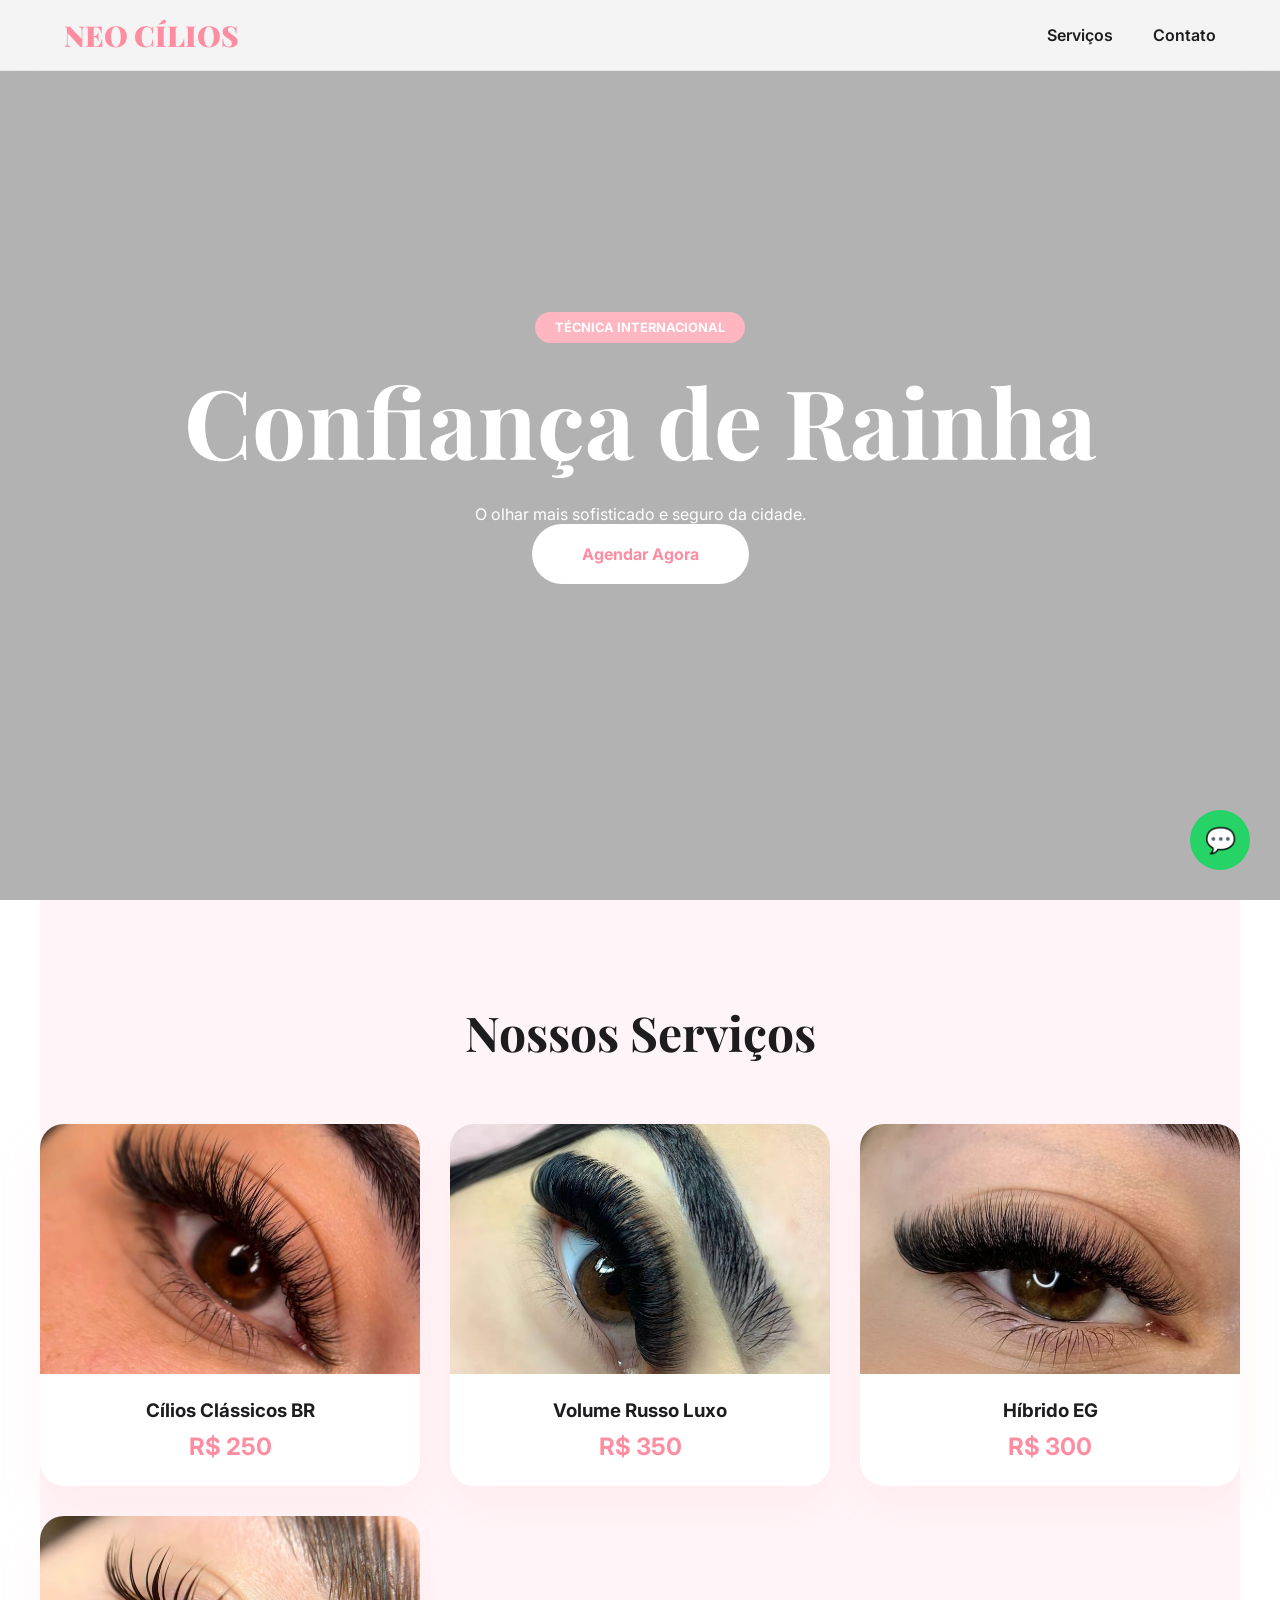
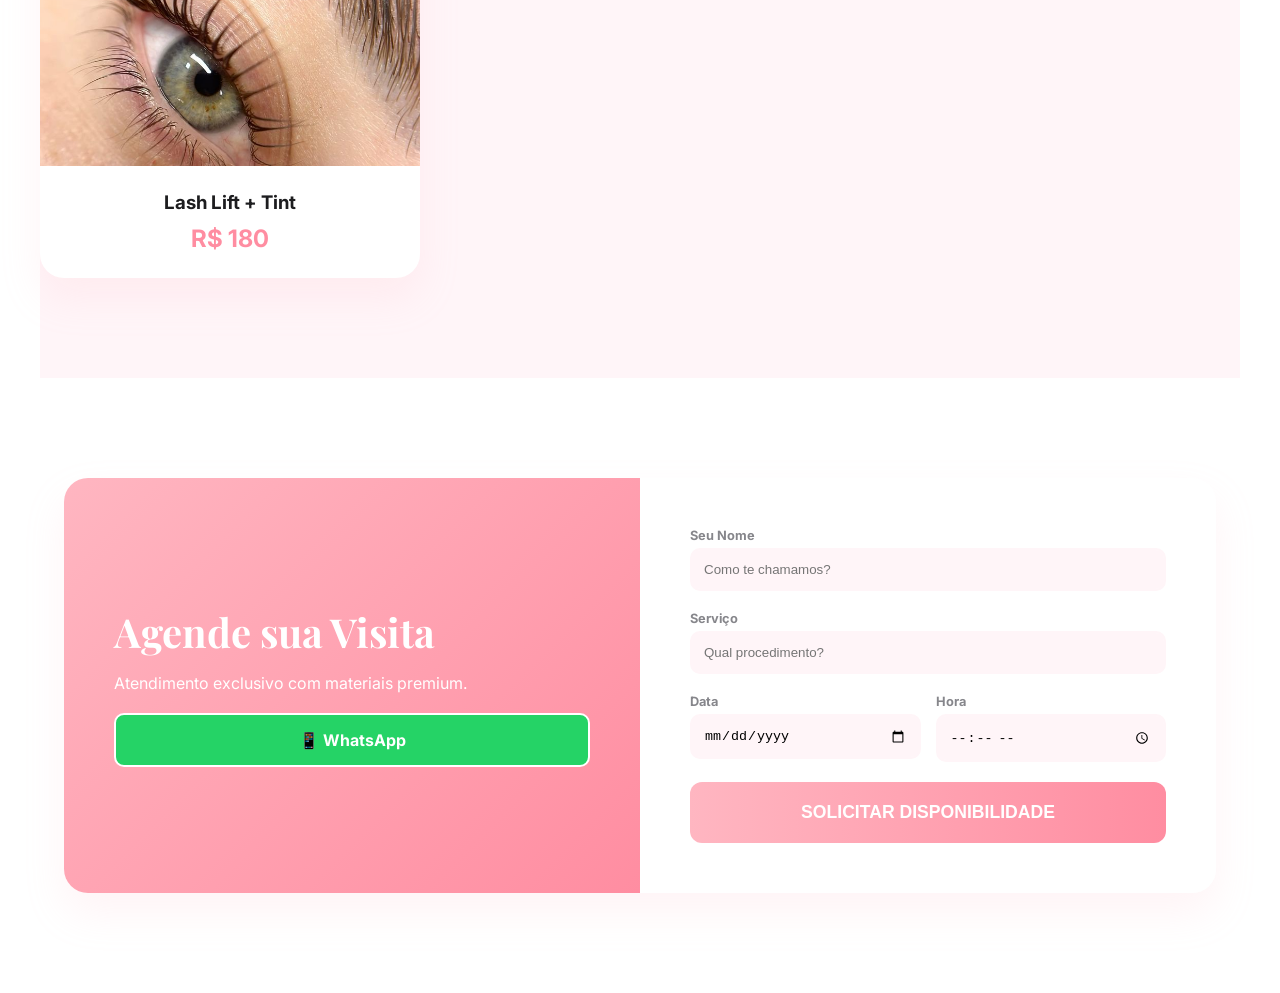
==== commit 6777211e: "Update index.html" ====
--- a/index.html
+++ b/index.html
@@ -101,10 +101,11 @@
     <a href="https://wa.me/5541999484843" class="floating-wa" target="_blank">💬</a>
 
     <script>
-        // Loader
-        window.addEventListener('load', () => { document.getElementById('loader').style.opacity = '0'; setTimeout(() => { document.getElementById('loader').style.display = 'none'; }, 500); });
+        window.addEventListener('load', () => { 
+            document.getElementById('loader').style.opacity = '0'; 
+            setTimeout(() => { document.getElementById('loader').style.display = 'none'; }, 500); 
+        });
 
-        // Lógica do Modal
         let servicoSelecionado = "";
         let valorSelecionado = "";
 
@@ -125,12 +126,33 @@
         function fecharModal() { document.getElementById('modal-agendamento').style.display = 'none'; }
 
         function finalizarAgendamento(hora) {
-            const nome = document.getElementById('modal-nome').value;
+            const nome = document.getElementById('modal-nome').value.toUpperCase();
             const data = document.getElementById('modal-data').value;
-            if(!nome || !data) { alert("Preencha seu nome e a data primeiro!"); return; }
+            
+            if(!nome || !data) { 
+                alert("Por favor, preencha seu nome e selecione uma data!"); 
+                return; 
+            }
+
             const dataBr = data.split('-').reverse().join('/');
-            const mensagem = `Olá! Meu nome é ${nome}. Gostaria de agendar ${servicoSelecionado} para o dia ${dataBr} às ${hora}.`;
-            window.open(`https://wa.me/5541999484843?text=${encodeURIComponent(mensagem)}`, '_blank');
+            
+            // MENSAGEM PERSONALIZADA COM DESIGN DE LUXO
+            const mensagem = `✨ *AGENDAMENTO NEO CÍLIOS LUXO* ✨
+---------------------------------------
+
+👑 *CLIENTE:* ${nome}
+
+💎 *SERVIÇO:* ${servicoSelecionado}
+
+📅 *DATA:* ${dataBr}
+⏰ *HORÁRIO:* ${hora}
+
+---------------------------------------
+💖 *Estou pronta para brilhar!*
+_Aguardando sua confirmação._ ✨`;
+
+            const linkZap = `https://wa.me/5541999484843?text=${encodeURIComponent(mensagem)}`;
+            window.open(linkZap, '_blank');
         }
     </script>
 </body>
--- a/styles.css
+++ b/styles.css
@@ -47,8 +47,8 @@
 .service-card:hover { transform: translateY(-10px); }
 .service-img-wrapper { height: 250px; overflow: hidden; }
 .service-img-wrapper img { width: 100%; height: 100%; object-fit: cover; }
-.service-body { padding: 25px; }
-.price-tag { font-size: 1.5rem; font-weight: 700; color: var(--primary-dark); }
+.service-body { padding: 25px; text-align: center; }
+.price-tag { font-size: 1.5rem; font-weight: 700; color: var(--primary-dark); margin-top: 10px; }
 
 /* Contact */
 .contact-section { padding: 100px 0; }
@@ -56,65 +56,26 @@
 .contact-info { background: linear-gradient(135deg, var(--primary) 0%, var(--primary-dark) 100%); color: #fff; padding: 50px; display: flex; flex-direction: column; justify-content: center; }
 .contact-info h2 { font-family: 'Playfair Display', serif; font-size: 2.5rem; margin-bottom: 15px; }
 .btn-wa { background: #25d366; color: #fff; text-decoration: none; padding: 15px; border-radius: 10px; text-align: center; font-weight: 700; margin-top: 20px; border: 2px solid #fff; }
-
 .contact-form-wrapper { padding: 50px; background: #fff; }
-.input-group { margin-bottom: 20px; }
+.input-group { margin-bottom: 20px; text-align: left; }
 .input-group label { display: block; font-size: 0.8rem; font-weight: 700; margin-bottom: 5px; color: var(--text-light); }
-.input-group input, .input-group select { width: 100%; padding: 12px; border: 2px solid var(--bg-alt); border-radius: 10px; background: var(--bg-alt); }
+.input-group input, .input-group select { width: 100%; padding: 12px; border: 2px solid var(--bg-alt); border-radius: 10px; background: var(--bg-alt); outline: none; }
 
 /* Botão Pulsando */
-.btn-submit { 
-    width: 100%; background: linear-gradient(90deg, var(--primary), var(--primary-dark)); 
-    color: #fff; border: none; padding: 20px; border-radius: 12px; 
-    font-weight: 900; font-size: 1.1rem; text-transform: uppercase; cursor: pointer;
-    animation: pulse-pink 2s infinite; transition: var(--transition);
-}
-@keyframes pulse-pink {
-    0% { box-shadow: 0 0 0 0 rgba(255, 182, 193, 0.7); }
-    70% { box-shadow: 0 0 0 15px rgba(255, 182, 193, 0); }
-    100% { box-shadow: 0 0 0 0 rgba(255, 182, 193, 0); }
-}
+.btn-submit { width: 100%; background: linear-gradient(90deg, var(--primary), var(--primary-dark)); color: #fff; border: none; padding: 20px; border-radius: 12px; font-weight: 900; font-size: 1.1rem; text-transform: uppercase; cursor: pointer; animation: pulse-pink 2s infinite; transition: var(--transition); }
+@keyframes pulse-pink { 0% { box-shadow: 0 0 0 0 rgba(255, 182, 193, 0.7); } 70% { box-shadow: 0 0 0 15px rgba(255, 182, 193, 0); } 100% { box-shadow: 0 0 0 0 rgba(255, 182, 193, 0); } }
 
-/* --- ESTILO DO AGENDAMENTO (O QUE VOCÊ PEDIU) --- */
-.agendamento-modal {
-    position: fixed !important; inset: 0; background: rgba(255, 255, 255, 0.85);
-    backdrop-filter: blur(10px); display: flex; align-items: center; justify-content: center;
-    z-index: 2000; padding: 20px;
-}
+/* --- MODAL DE AGENDAMENTO (O QUE VOCÊ PEDIU) --- */
+.agendamento-modal { position: fixed !important; inset: 0; background: rgba(255, 255, 255, 0.85); backdrop-filter: blur(10px); display: flex; align-items: center; justify-content: center; z-index: 2000; padding: 20px; }
+.modal-content { background: #fff; padding: 35px 25px; border-radius: var(--radius); width: 100%; max-width: 400px; text-align: center; box-shadow: var(--shadow); border: 2px solid var(--primary-light); }
+.modal-content p#modal-servico-badge { background: var(--primary-light); color: var(--primary-dark); display: inline-block; padding: 10px 20px; border-radius: 15px; font-weight: 800; font-size: 1.1rem; margin-bottom: 25px; }
 
-.modal-content {
-    background: #fff; padding: 35px 25px; border-radius: var(--radius);
-    width: 100%; max-width: 400px; text-align: center;
-    box-shadow: var(--shadow); border: 2px solid var(--primary-light);
-}
-
-/* Nome do Serviço no quadradinho rosa */
-.modal-content p { 
-    background: var(--primary-light); color: var(--primary-dark);
-    display: inline-block; padding: 10px 20px; border-radius: 15px;
-    font-weight: 800; font-size: 1.1rem; margin-bottom: 25px;
-}
-
-/* Horários em quadrados organizados */
-.horarios { 
-    display: grid; grid-template-columns: repeat(3, 1fr); 
-    gap: 12px; margin-bottom: 25px; 
-}
-
-.horario-btn {
-    background: var(--bg-alt); border: 2px solid var(--primary-light);
-    color: var(--primary-dark); padding: 15px 5px; border-radius: 15px;
-    font-weight: 800; cursor: pointer; transition: 0.3s;
-}
-
+.horarios { display: grid; grid-template-columns: repeat(3, 1fr); gap: 12px; margin-bottom: 25px; }
+.horario-btn { background: var(--bg-alt); border: 2px solid var(--primary-light); color: var(--primary-dark); padding: 15px 5px; border-radius: 15px; font-weight: 800; cursor: pointer; transition: 0.3s; }
 .horario-btn:hover { background: var(--primary); color: #fff; }
 
-#close-modal { 
-    background: none; border: none; color: var(--text-light);
-    text-transform: uppercase; font-size: 0.7rem; font-weight: 800;
-    cursor: pointer; letter-spacing: 1px;
-}
+#close-modal { background: none; border: none; color: var(--text-light); text-transform: uppercase; font-size: 0.7rem; font-weight: 800; cursor: pointer; letter-spacing: 1px; margin-top: 10px; }
 
-.floating-wa { position: fixed; bottom: 30px; right: 30px; background: #25d366; width: 60px; height: 60px; border-radius: 50%; display: flex; align-items: center; justify-content: center; font-size: 25px; text-decoration: none; z-index: 1000; }
+.floating-wa { position: fixed; bottom: 30px; right: 30px; background: #25d366; width: 60px; height: 60px; border-radius: 50%; display: flex; align-items: center; justify-content: center; font-size: 25px; text-decoration: none; z-index: 1000; color: white; }
 
 @media (max-width: 768px) { .contact-card { grid-template-columns: 1fr; } .nav-links { display: none; } }
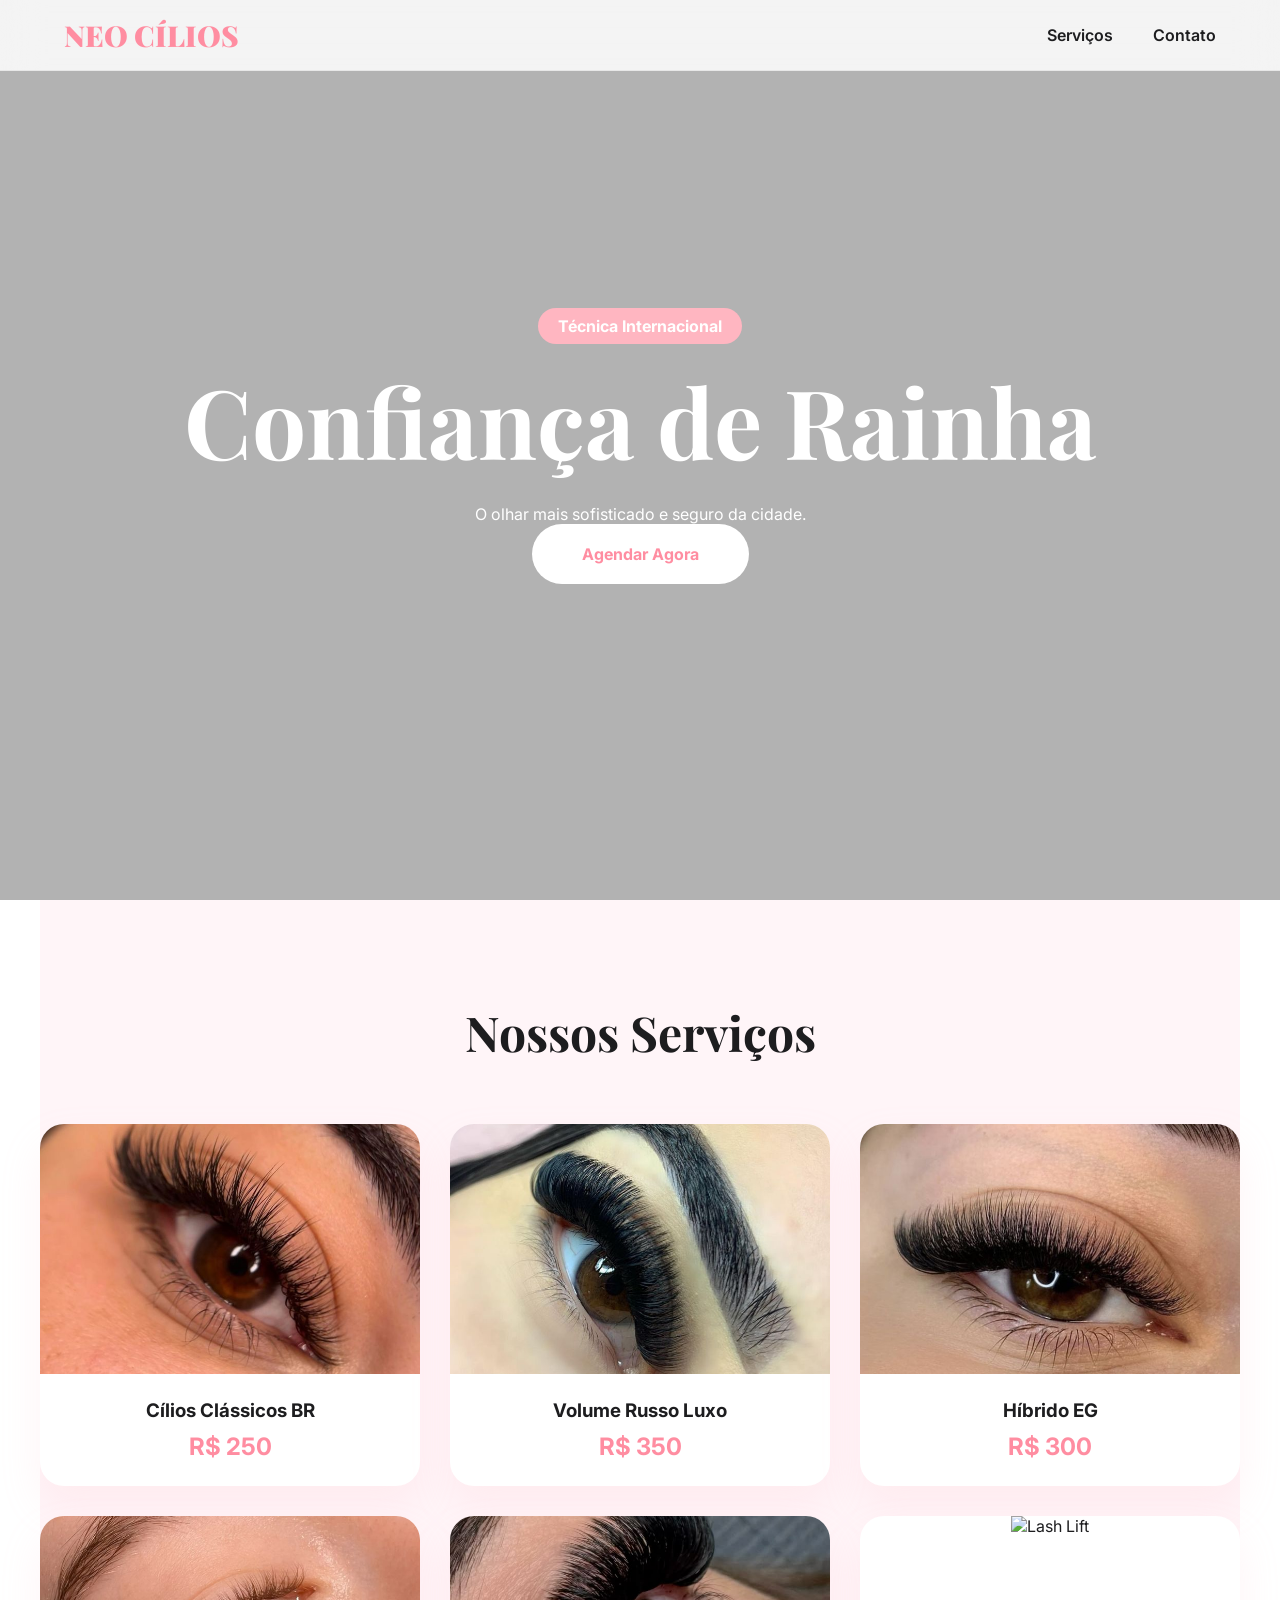
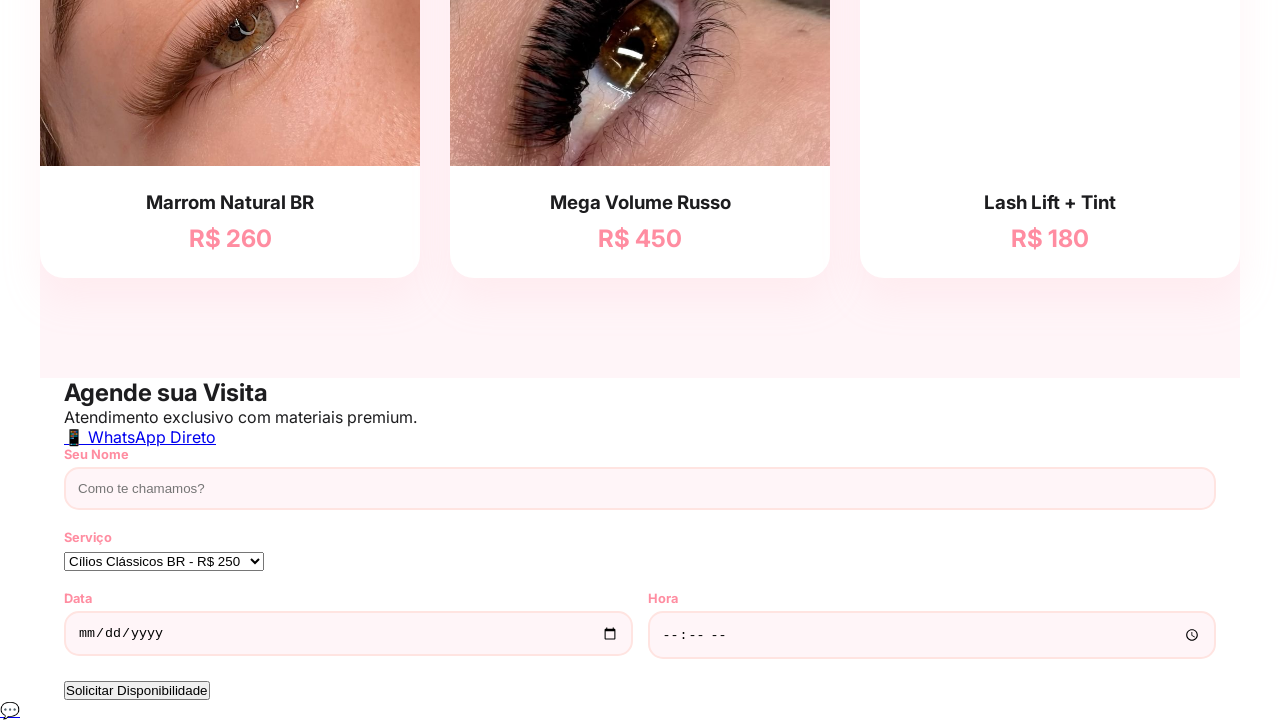
==== commit 72698eb8: "Update index.html" ====
--- a/index.html
+++ b/index.html
@@ -13,7 +13,7 @@
     <header class="glass-nav">
         <nav class="container">
             <a href="#" class="logo">NEO CÍLIOS</a>
-            <ul class="nav-links" id="nav-links">
+            <ul class="nav-links">
                 <li><a href="#servicos">Serviços</a></li>
                 <li><a href="#contato">Contato</a></li>
             </ul>
@@ -26,9 +26,9 @@
         </video>
         <div class="hero-overlay"></div>
         <div class="hero-content">
-            <span class="badge fade-in">Técnica Internacional</span>
-            <h1 class="fade-up">Confiança de Rainha</h1>
-            <p class="fade-up-delay">O olhar mais sofisticado e seguro da cidade.</p>
+            <span class="badge">Técnica Internacional</span>
+            <h1>Confiança de Rainha</h1>
+            <p>O olhar mais sofisticado e seguro da cidade.</p>
             <a href="#servicos" class="btn-main">Agendar Agora</a>
         </div>
     </section>
@@ -37,19 +37,27 @@
         <h2 class="section-title">Nossos Serviços</h2>
         <div class="services-grid">
             <div class="service-card" onclick="abrirModal('Cílios Clássicos BR', '250')">
-                <div class="service-img-wrapper"><img src="Cílios Clássicos BR.jpg"></div>
+                <div class="service-img-wrapper"><img src="Cílios Clássicos BR.jpg" alt="Cílios Clássicos"></div>
                 <div class="service-body"><h3>Cílios Clássicos BR</h3><p class="price-tag">R$ 250</p></div>
             </div>
             <div class="service-card" onclick="abrirModal('Volume Russo Luxo', '350')">
-                <div class="service-img-wrapper"><img src="Volume Russo Luxo.jpg"></div>
+                <div class="service-img-wrapper"><img src="Volume Russo Luxo.jpg" alt="Volume Russo"></div>
                 <div class="service-body"><h3>Volume Russo Luxo</h3><p class="price-tag">R$ 350</p></div>
             </div>
             <div class="service-card" onclick="abrirModal('Híbrido EG', '300')">
-                <div class="service-img-wrapper"><img src="Híbrido EG.jpg"></div>
+                <div class="service-img-wrapper"><img src="Híbrido EG.jpg" alt="Híbrido"></div>
                 <div class="service-body"><h3>Híbrido EG</h3><p class="price-tag">R$ 300</p></div>
             </div>
+            <div class="service-card" onclick="abrirModal('Marrom Natural BR', '260')">
+                <div class="service-img-wrapper"><img src="Marrom Natural BR.jpg" alt="Marrom Natural"></div>
+                <div class="service-body"><h3>Marrom Natural BR</h3><p class="price-tag">R$ 260</p></div>
+            </div>
+            <div class="service-card" onclick="abrirModal('Mega Volume Russo', '450')">
+                <div class="service-img-wrapper"><img src="Mega Volume Russo.jpg" alt="Mega Volume"></div>
+                <div class="service-body"><h3>Mega Volume Russo</h3><p class="price-tag">R$ 450</p></div>
+            </div>
             <div class="service-card" onclick="abrirModal('Lash Lift + Tint', '180')">
-                <div class="service-img-wrapper"><img src="Lash Lift + Tint.jpg"></div>
+                <div class="service-img-wrapper"><img src="Lash.jpg" alt="Lash Lift"></div>
                 <div class="service-body"><h3>Lash Lift + Tint</h3><p class="price-tag">R$ 180</p></div>
             </div>
         </div>
@@ -57,21 +65,23 @@
 
     <div id="modal-agendamento" class="agendamento-modal" style="display:none;">
         <div class="modal-content">
-            <h2 id="modal-titulo">Agendar</h2>
-            <p id="modal-servico-badge">Serviço</p>
+            <h2 id="modal-titulo" style="font-family:'Playfair Display', serif;">Agendar</h2>
+            <p id="modal-servico-badge">Serviço Selecionado</p>
+
             <div class="form-modal-area">
                 <div class="input-group">
                     <label>Seu Nome</label>
                     <input type="text" id="modal-nome" placeholder="Como te chamamos?">
                 </div>
                 <div class="input-group">
-                    <label>Data</label>
+                    <label>Data da Sessão</label>
                     <input type="date" id="modal-data">
                 </div>
-                <label style="display:block; font-weight:700; color:var(--primary-dark); margin-bottom:10px; font-size:0.8rem; text-transform:uppercase;">Escolha o Horário</label>
-                <div class="horarios" id="modal-lista-horarios"></div>
-            </div>
-            <button id="close-modal" onclick="fecharModal()">Voltar</button>
+                <label style="display:block; font-weight:700; color:var(--primary-dark); margin: 15px 0 10px; font-size:0.8rem; text-transform:uppercase; text-align: left;">Escolha o Horário:</label>
+                <div class="horarios" id="modal-lista-horarios">
+                    </div>
+            </div>
+            <button id="close-modal" onclick="fecharModal()">Voltar para a lista</button>
         </div>
     </div>
 
@@ -81,12 +91,22 @@
                 <div class="contact-info">
                     <h2>Agende sua Visita</h2>
                     <p>Atendimento exclusivo com materiais premium.</p>
-                    <a href="https://wa.me/5541999484843" class="btn-wa">📱 WhatsApp</a>
+                    <a href="https://wa.me/5541999484843" class="btn-wa">📱 WhatsApp Direto</a>
                 </div>
                 <div class="contact-form-wrapper">
                     <form id="contact-form">
                         <div class="input-group"><label>Seu Nome</label><input type="text" id="name" placeholder="Como te chamamos?" required></div>
-                        <div class="input-group"><label>Serviço</label><input type="text" id="service-manual" placeholder="Qual procedimento?" required></div>
+                        <div class="input-group">
+                            <label>Serviço</label>
+                            <select id="service-select" required>
+                                <option value="Cílios Clássicos BR">Cílios Clássicos BR - R$ 250</option>
+                                <option value="Volume Russo Luxo">Volume Russo Luxo - R$ 350</option>
+                                <option value="Híbrido EG">Híbrido EG - R$ 300</option>
+                                <option value="Marrom Natural BR">Marrom Natural BR - R$ 260</option>
+                                <option value="Mega Volume Russo">Mega Volume Russo - R$ 450</option>
+                                <option value="Lash Lift + Tint">Lash Lift + Tint - R$ 180</option>
+                            </select>
+                        </div>
                         <div style="display: grid; grid-template-columns: 1fr 1fr; gap: 15px;">
                             <div class="input-group"><label>Data</label><input type="date" id="date" required></div>
                             <div class="input-group"><label>Hora</label><input type="time" id="time" required></div>
@@ -101,59 +121,81 @@
     <a href="https://wa.me/5541999484843" class="floating-wa" target="_blank">💬</a>
 
     <script>
-        window.addEventListener('load', () => { 
-            document.getElementById('loader').style.opacity = '0'; 
-            setTimeout(() => { document.getElementById('loader').style.display = 'none'; }, 500); 
+        // Loader logic
+        window.addEventListener('load', () => {
+            const loader = document.getElementById('loader');
+            loader.style.opacity = '0';
+            setTimeout(() => loader.style.display = 'none', 500);
         });
 
-        let servicoSelecionado = "";
-        let valorSelecionado = "";
-
-        function abrirModal(servico, valor) {
-            servicoSelecionado = servico;
-            valorSelecionado = valor;
-            document.getElementById('modal-titulo').innerText = servico;
+        let servicoAtivo = "";
+        let valorAtivo = "";
+
+        function abrirModal(nome, valor) {
+            servicoAtivo = nome;
+            valorAtivo = valor;
+            document.getElementById('modal-titulo').innerText = nome;
             document.getElementById('modal-servico-badge').innerText = "R$ " + valor;
+            
             const lista = document.getElementById('modal-lista-horarios');
             lista.innerHTML = "";
-            const horas = ["10:00", "13:30", "15:00", "17:30", "19:00"];
+            const horas = ['10:00', '13:30', '15:00', '17:30', '19:00'];
+            
             horas.forEach(h => {
-                lista.innerHTML += `<button class="horario-btn" onclick="finalizarAgendamento('${h}')">${h}</button>`;
+                const btn = document.createElement('button');
+                btn.className = 'horario-btn';
+                btn.innerText = h;
+                btn.onclick = () => finalizarAgendamento(h);
+                lista.appendChild(btn);
             });
+
             document.getElementById('modal-agendamento').style.display = 'flex';
         }
 
-        function fecharModal() { document.getElementById('modal-agendamento').style.display = 'none'; }
+        function fecharModal() {
+            document.getElementById('modal-agendamento').style.display = 'none';
+        }
 
         function finalizarAgendamento(hora) {
-            const nome = document.getElementById('modal-nome').value.toUpperCase();
-            const data = document.getElementById('modal-data').value;
-            
-            if(!nome || !data) { 
-                alert("Por favor, preencha seu nome e selecione uma data!"); 
-                return; 
+            const cliente = document.getElementById('modal-nome').value.toUpperCase();
+            const dataRaw = document.getElementById('modal-data').value;
+
+            if (!cliente || !dataRaw) {
+                alert("Rainha, preencha seu nome e a data desejada!");
+                return;
             }
 
-            const dataBr = data.split('-').reverse().join('/');
-            
-            // MENSAGEM PERSONALIZADA COM DESIGN DE LUXO
+            const dataFormatada = dataRaw.split('-').reverse().join('/');
+
             const mensagem = `✨ *AGENDAMENTO NEO CÍLIOS LUXO* ✨
 ---------------------------------------
 
-👑 *CLIENTE:* ${nome}
-
-💎 *SERVIÇO:* ${servicoSelecionado}
-
-📅 *DATA:* ${dataBr}
+👑 *CLIENTE:* ${cliente}
+
+💎 *SERVIÇO:* ${servicoAtivo}
+💰 *VALOR:* R$ ${valorAtivo}
+
+📅 *DATA:* ${dataFormatada}
 ⏰ *HORÁRIO:* ${hora}
 
 ---------------------------------------
 💖 *Estou pronta para brilhar!*
 _Aguardando sua confirmação._ ✨`;
 
-            const linkZap = `https://wa.me/5541999484843?text=${encodeURIComponent(mensagem)}`;
-            window.open(linkZap, '_blank');
+            window.open(`https://wa.me/5541999484843?text=${encodeURIComponent(mensagem)}`, '_blank');
         }
+
+        // Formulário de baixo
+        document.getElementById('contact-form').onsubmit = (e) => {
+            e.preventDefault();
+            const n = document.getElementById('name').value.toUpperCase();
+            const s = document.getElementById('service-select').value;
+            const d = document.getElementById('date').value.split('-').reverse().join('/');
+            const h = document.getElementById('time').value;
+            
+            const msg = `✨ *AGENDAMENTO NEO CÍLIOS LUXO* ✨\n---------------------------------------\n\n👑 *CLIENTE:* ${n}\n💎 *SERVIÇO:* ${s}\n📅 *DATA:* ${d}\n⏰ *HORÁRIO:* ${h}\n\n---------------------------------------\n💖 *Estou pronta para brilhar!*`;
+            window.open(`https://wa.me/5541999484843?text=${encodeURIComponent(msg)}`, '_blank');
+        };
     </script>
 </body>
 </html>
--- a/styles.css
+++ b/styles.css
@@ -3,18 +3,14 @@
     --primary-light: #ffe4e1; 
     --primary-dark: #ff8da1;  
     --text: #1d1d1f;
-    --text-light: #86868b;
-    --bg: #ffffff;
     --bg-alt: #fff5f8;       
+    --radius: 24px;
     --glass: rgba(255, 255, 255, 0.85);
     --shadow: 0 20px 40px rgba(255, 182, 193, 0.15);
-    --radius: 24px;
-    --transition: all 0.5s cubic-bezier(0.16, 1, 0.3, 1);
 }
 
 * { margin: 0; padding: 0; box-sizing: border-box; }
-html { scroll-behavior: smooth; }
-body { font-family: 'Inter', sans-serif; background: var(--bg); color: var(--text); overflow-x: hidden; }
+body { font-family: 'Inter', sans-serif; background: #fff; color: var(--text); overflow-x: hidden; }
 .container { max-width: 1200px; margin: 0 auto; padding: 0 24px; }
 
 /* Loader */
@@ -33,49 +29,33 @@
 .hero { height: 100vh; position: relative; display: flex; align-items: center; justify-content: center; text-align: center; color: #fff; }
 .hero-video { position: absolute; inset: 0; width: 100%; height: 100%; object-fit: cover; z-index: -1; }
 .hero-overlay { position: absolute; inset: 0; background: rgba(0,0,0,0.3); }
-.hero-content { position: relative; z-index: 10; padding: 0 20px; }
+.hero-content { position: relative; z-index: 10; }
 .hero-content h1 { font-family: 'Playfair Display', serif; font-size: clamp(3rem, 10vw, 6rem); margin: 20px 0; }
-.badge { background: var(--primary); padding: 8px 20px; border-radius: 100px; font-size: 0.8rem; text-transform: uppercase; font-weight: 700; }
-.btn-main { display: inline-block; background: #fff; color: var(--primary-dark); padding: 20px 50px; border-radius: 100px; text-decoration: none; font-weight: 700; transition: var(--transition); }
-.btn-main:hover { transform: translateY(-5px); background: var(--primary); color: #fff; }
+.badge { background: var(--primary); padding: 8px 20px; border-radius: 100px; font-weight: 700; }
+.btn-main { display: inline-block; background: #fff; color: var(--primary-dark); padding: 20px 50px; border-radius: 100px; text-decoration: none; font-weight: 700; }
 
 /* Services */
-.services { padding: 100px 0; background: var(--bg-alt); }
-.section-title { font-family: 'Playfair Display', serif; font-size: 3rem; text-align: center; margin-bottom: 60px; }
+.services { padding: 100px 0; background: var(--bg-alt); text-align: center; }
+.section-title { font-family: 'Playfair Display', serif; font-size: 3rem; margin-bottom: 60px; color: var(--text); }
 .services-grid { display: grid; grid-template-columns: repeat(auto-fit, minmax(300px, 1fr)); gap: 30px; }
-.service-card { background: #fff; border-radius: var(--radius); overflow: hidden; box-shadow: var(--shadow); transition: var(--transition); cursor: pointer; }
+.service-card { background: #fff; border-radius: var(--radius); overflow: hidden; box-shadow: var(--shadow); cursor: pointer; transition: 0.3s; }
 .service-card:hover { transform: translateY(-10px); }
 .service-img-wrapper { height: 250px; overflow: hidden; }
 .service-img-wrapper img { width: 100%; height: 100%; object-fit: cover; }
-.service-body { padding: 25px; text-align: center; }
-.price-tag { font-size: 1.5rem; font-weight: 700; color: var(--primary-dark); margin-top: 10px; }
+.service-body { padding: 25px; }
+.price-tag { font-size: 1.5rem; font-weight: 700; color: var(--primary-dark); margin-top: 10px; display: block; }
 
-/* Contact */
-.contact-section { padding: 100px 0; }
-.contact-card { display: grid; grid-template-columns: 1fr 1fr; border-radius: var(--radius); overflow: hidden; box-shadow: var(--shadow); }
-.contact-info { background: linear-gradient(135deg, var(--primary) 0%, var(--primary-dark) 100%); color: #fff; padding: 50px; display: flex; flex-direction: column; justify-content: center; }
-.contact-info h2 { font-family: 'Playfair Display', serif; font-size: 2.5rem; margin-bottom: 15px; }
-.btn-wa { background: #25d366; color: #fff; text-decoration: none; padding: 15px; border-radius: 10px; text-align: center; font-weight: 700; margin-top: 20px; border: 2px solid #fff; }
-.contact-form-wrapper { padding: 50px; background: #fff; }
+/* Modal */
+.agendamento-modal { position: fixed; inset: 0; background: rgba(255,255,255,0.85); backdrop-filter: blur(10px); display: flex; align-items: center; justify-content: center; z-index: 2000; padding: 20px; }
+.modal-content { background: #fff; padding: 35px 25px; border-radius: var(--radius); width: 100%; max-width: 400px; text-align: center; border: 2px solid var(--primary-light); box-shadow: var(--shadow); }
+#modal-servico-badge { background: var(--primary-light); color: var(--primary-dark); padding: 10px 20px; border-radius: 15px; font-weight: 800; margin-bottom: 25px; display: inline-block; }
+
 .input-group { margin-bottom: 20px; text-align: left; }
-.input-group label { display: block; font-size: 0.8rem; font-weight: 700; margin-bottom: 5px; color: var(--text-light); }
-.input-group input, .input-group select { width: 100%; padding: 12px; border: 2px solid var(--bg-alt); border-radius: 10px; background: var(--bg-alt); outline: none; }
-
-/* Botão Pulsando */
-.btn-submit { width: 100%; background: linear-gradient(90deg, var(--primary), var(--primary-dark)); color: #fff; border: none; padding: 20px; border-radius: 12px; font-weight: 900; font-size: 1.1rem; text-transform: uppercase; cursor: pointer; animation: pulse-pink 2s infinite; transition: var(--transition); }
-@keyframes pulse-pink { 0% { box-shadow: 0 0 0 0 rgba(255, 182, 193, 0.7); } 70% { box-shadow: 0 0 0 15px rgba(255, 182, 193, 0); } 100% { box-shadow: 0 0 0 0 rgba(255, 182, 193, 0); } }
-
-/* --- MODAL DE AGENDAMENTO (O QUE VOCÊ PEDIU) --- */
-.agendamento-modal { position: fixed !important; inset: 0; background: rgba(255, 255, 255, 0.85); backdrop-filter: blur(10px); display: flex; align-items: center; justify-content: center; z-index: 2000; padding: 20px; }
-.modal-content { background: #fff; padding: 35px 25px; border-radius: var(--radius); width: 100%; max-width: 400px; text-align: center; box-shadow: var(--shadow); border: 2px solid var(--primary-light); }
-.modal-content p#modal-servico-badge { background: var(--primary-light); color: var(--primary-dark); display: inline-block; padding: 10px 20px; border-radius: 15px; font-weight: 800; font-size: 1.1rem; margin-bottom: 25px; }
+.input-group label { display: block; font-size: 0.8rem; font-weight: 700; color: var(--primary-dark); margin-bottom: 5px; }
+.input-group input { width: 100%; padding: 12px; border-radius: 15px; border: 2px solid var(--primary-light); background: var(--bg-alt); outline: none; }
 
 .horarios { display: grid; grid-template-columns: repeat(3, 1fr); gap: 12px; margin-bottom: 25px; }
-.horario-btn { background: var(--bg-alt); border: 2px solid var(--primary-light); color: var(--primary-dark); padding: 15px 5px; border-radius: 15px; font-weight: 800; cursor: pointer; transition: 0.3s; }
+.horario-btn { background: var(--bg-alt); border: 2px solid var(--primary-light); color: var(--primary-dark); padding: 15px 5px; border-radius: 15px; font-weight: 800; cursor: pointer; }
 .horario-btn:hover { background: var(--primary); color: #fff; }
 
-#close-modal { background: none; border: none; color: var(--text-light); text-transform: uppercase; font-size: 0.7rem; font-weight: 800; cursor: pointer; letter-spacing: 1px; margin-top: 10px; }
-
-.floating-wa { position: fixed; bottom: 30px; right: 30px; background: #25d366; width: 60px; height: 60px; border-radius: 50%; display: flex; align-items: center; justify-content: center; font-size: 25px; text-decoration: none; z-index: 1000; color: white; }
-
-@media (max-width: 768px) { .contact-card { grid-template-columns: 1fr; } .nav-links { display: none; } }
+#close-modal { background: none; border: none; color: #999; font-weight: 800; cursor: pointer; text-transform: uppercase; font-size: 0.7rem; }
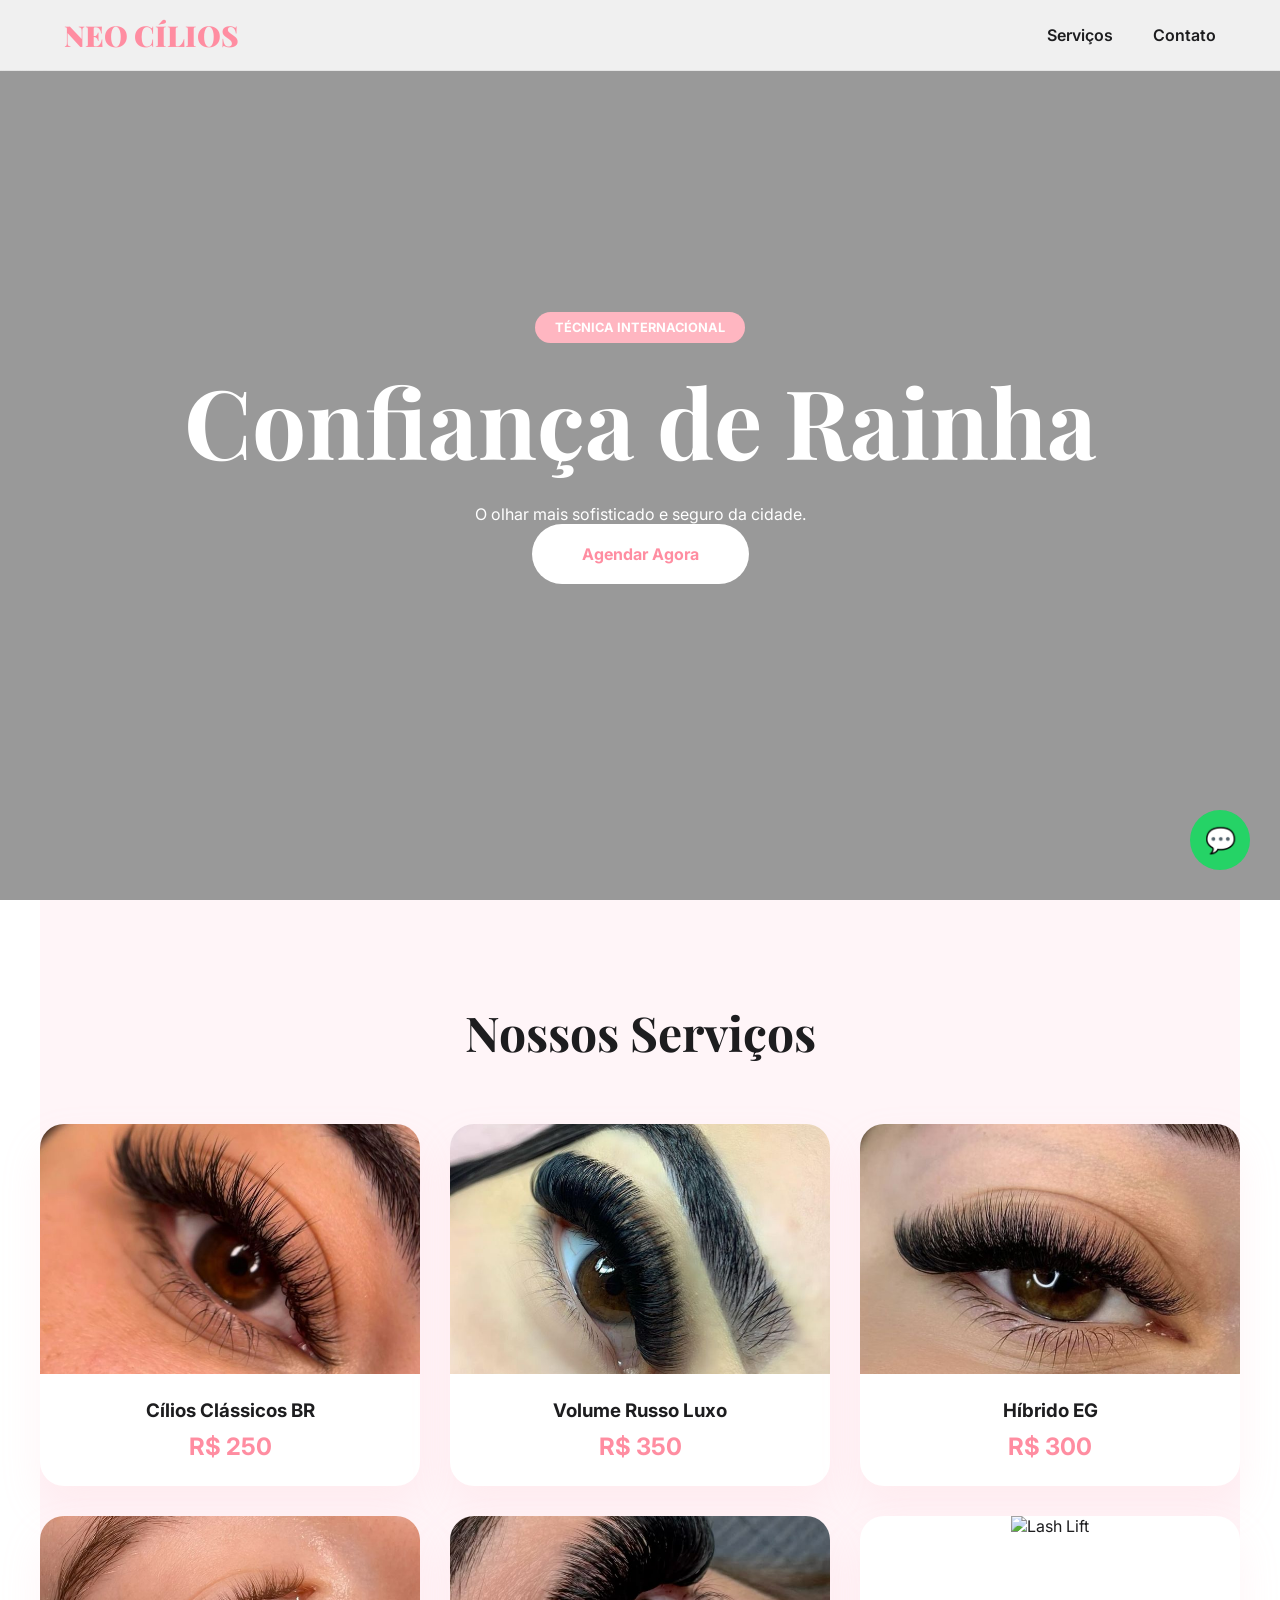
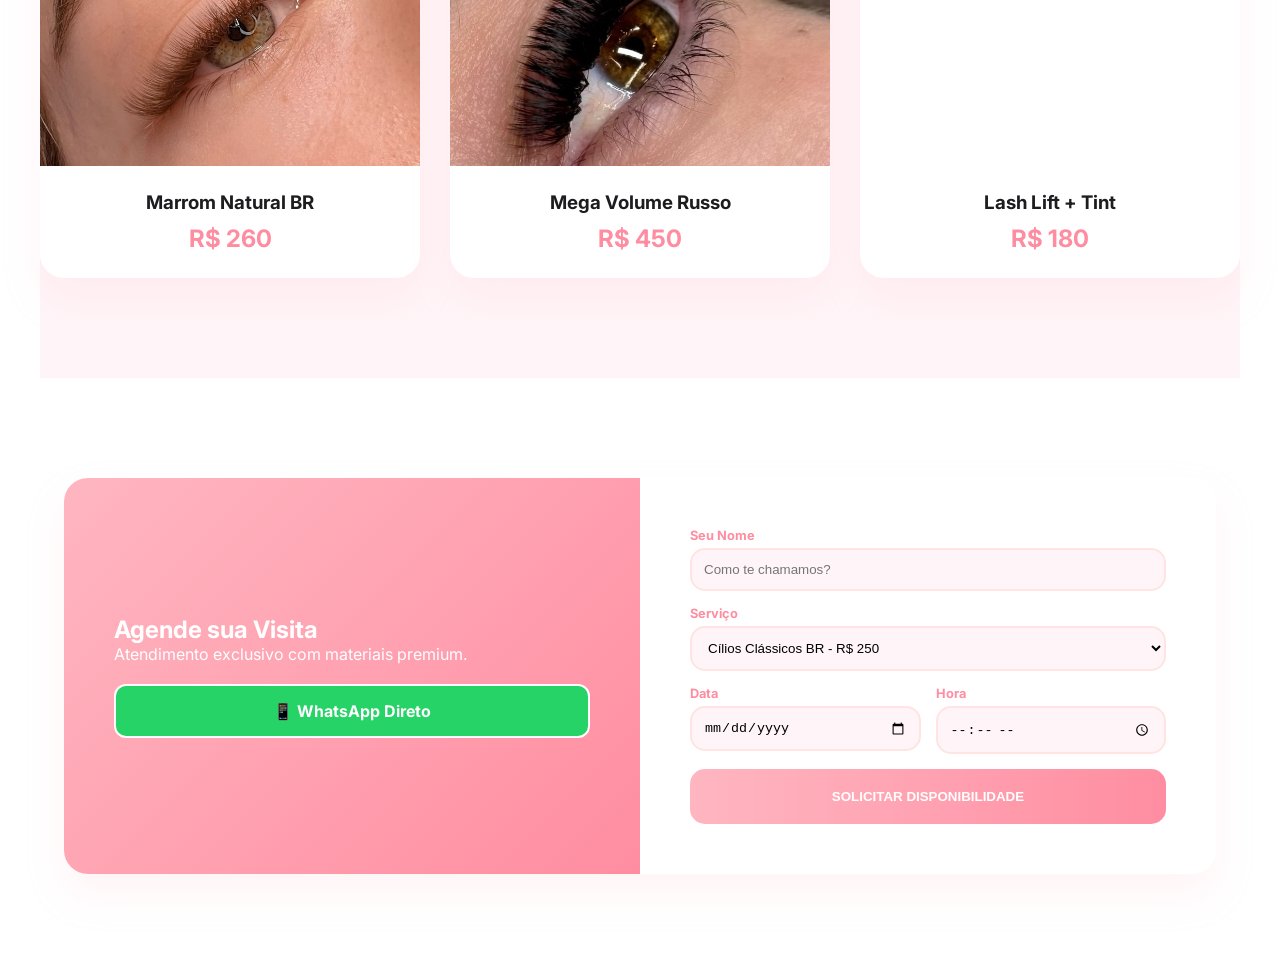
==== commit 3290c49c: "Update index.html" ====
--- a/index.html
+++ b/index.html
@@ -57,7 +57,7 @@
                 <div class="service-body"><h3>Mega Volume Russo</h3><p class="price-tag">R$ 450</p></div>
             </div>
             <div class="service-card" onclick="abrirModal('Lash Lift + Tint', '180')">
-                <div class="service-img-wrapper"><img src="Lash.jpg" alt="Lash Lift"></div>
+                <div class="service-img-wrapper"><img src="Lash.png" alt="Lash Lift"></div>
                 <div class="service-body"><h3>Lash Lift + Tint</h3><p class="price-tag">R$ 180</p></div>
             </div>
         </div>
--- a/styles.css
+++ b/styles.css
@@ -3,14 +3,17 @@
     --primary-light: #ffe4e1; 
     --primary-dark: #ff8da1;  
     --text: #1d1d1f;
+    --text-light: #86868b;
+    --bg: #ffffff;
     --bg-alt: #fff5f8;       
-    --radius: 24px;
     --glass: rgba(255, 255, 255, 0.85);
     --shadow: 0 20px 40px rgba(255, 182, 193, 0.15);
+    --radius: 24px;
 }
 
 * { margin: 0; padding: 0; box-sizing: border-box; }
-body { font-family: 'Inter', sans-serif; background: #fff; color: var(--text); overflow-x: hidden; }
+html { scroll-behavior: smooth; }
+body { font-family: 'Inter', sans-serif; background: var(--bg); color: var(--text); overflow-x: hidden; }
 .container { max-width: 1200px; margin: 0 auto; padding: 0 24px; }
 
 /* Loader */
@@ -28,34 +31,47 @@
 /* Hero */
 .hero { height: 100vh; position: relative; display: flex; align-items: center; justify-content: center; text-align: center; color: #fff; }
 .hero-video { position: absolute; inset: 0; width: 100%; height: 100%; object-fit: cover; z-index: -1; }
-.hero-overlay { position: absolute; inset: 0; background: rgba(0,0,0,0.3); }
-.hero-content { position: relative; z-index: 10; }
+.hero-overlay { position: absolute; inset: 0; background: rgba(0,0,0,0.4); }
+.hero-content { position: relative; z-index: 10; padding: 0 20px; }
 .hero-content h1 { font-family: 'Playfair Display', serif; font-size: clamp(3rem, 10vw, 6rem); margin: 20px 0; }
-.badge { background: var(--primary); padding: 8px 20px; border-radius: 100px; font-weight: 700; }
-.btn-main { display: inline-block; background: #fff; color: var(--primary-dark); padding: 20px 50px; border-radius: 100px; text-decoration: none; font-weight: 700; }
+.badge { background: var(--primary); padding: 8px 20px; border-radius: 100px; font-size: 0.8rem; text-transform: uppercase; font-weight: 700; }
+.btn-main { display: inline-block; background: #fff; color: var(--primary-dark); padding: 20px 50px; border-radius: 100px; text-decoration: none; font-weight: 700; transition: 0.3s; }
 
 /* Services */
 .services { padding: 100px 0; background: var(--bg-alt); text-align: center; }
-.section-title { font-family: 'Playfair Display', serif; font-size: 3rem; margin-bottom: 60px; color: var(--text); }
+.section-title { font-family: 'Playfair Display', serif; font-size: 3rem; margin-bottom: 60px; }
 .services-grid { display: grid; grid-template-columns: repeat(auto-fit, minmax(300px, 1fr)); gap: 30px; }
 .service-card { background: #fff; border-radius: var(--radius); overflow: hidden; box-shadow: var(--shadow); cursor: pointer; transition: 0.3s; }
 .service-card:hover { transform: translateY(-10px); }
 .service-img-wrapper { height: 250px; overflow: hidden; }
 .service-img-wrapper img { width: 100%; height: 100%; object-fit: cover; }
 .service-body { padding: 25px; }
-.price-tag { font-size: 1.5rem; font-weight: 700; color: var(--primary-dark); margin-top: 10px; display: block; }
+.price-tag { font-size: 1.5rem; font-weight: 700; color: var(--primary-dark); display: block; margin-top: 10px; }
 
-/* Modal */
-.agendamento-modal { position: fixed; inset: 0; background: rgba(255,255,255,0.85); backdrop-filter: blur(10px); display: flex; align-items: center; justify-content: center; z-index: 2000; padding: 20px; }
-.modal-content { background: #fff; padding: 35px 25px; border-radius: var(--radius); width: 100%; max-width: 400px; text-align: center; border: 2px solid var(--primary-light); box-shadow: var(--shadow); }
-#modal-servico-badge { background: var(--primary-light); color: var(--primary-dark); padding: 10px 20px; border-radius: 15px; font-weight: 800; margin-bottom: 25px; display: inline-block; }
+/* Modal Agendamento Rosa */
+.agendamento-modal { position: fixed !important; inset: 0; background: rgba(255, 255, 255, 0.85); backdrop-filter: blur(10px); display: flex; align-items: center; justify-content: center; z-index: 2000; padding: 20px; }
+.modal-content { background: #fff; padding: 35px 25px; border-radius: var(--radius); width: 100%; max-width: 400px; text-align: center; box-shadow: var(--shadow); border: 2px solid var(--primary-light); }
+#modal-servico-badge { background: var(--primary-light); color: var(--primary-dark); display: inline-block; padding: 10px 20px; border-radius: 15px; font-weight: 800; font-size: 1.1rem; margin-bottom: 25px; }
 
-.input-group { margin-bottom: 20px; text-align: left; }
+.input-group { margin-bottom: 15px; text-align: left; }
 .input-group label { display: block; font-size: 0.8rem; font-weight: 700; color: var(--primary-dark); margin-bottom: 5px; }
-.input-group input { width: 100%; padding: 12px; border-radius: 15px; border: 2px solid var(--primary-light); background: var(--bg-alt); outline: none; }
+.input-group input, .input-group select { width: 100%; padding: 12px; border-radius: 15px; border: 2px solid var(--primary-light); background: var(--bg-alt); outline: none; }
 
 .horarios { display: grid; grid-template-columns: repeat(3, 1fr); gap: 12px; margin-bottom: 25px; }
-.horario-btn { background: var(--bg-alt); border: 2px solid var(--primary-light); color: var(--primary-dark); padding: 15px 5px; border-radius: 15px; font-weight: 800; cursor: pointer; }
+.horario-btn { background: var(--bg-alt); border: 2px solid var(--primary-light); color: var(--primary-dark); padding: 15px 5px; border-radius: 15px; font-weight: 800; cursor: pointer; transition: 0.2s; }
 .horario-btn:hover { background: var(--primary); color: #fff; }
 
-#close-modal { background: none; border: none; color: #999; font-weight: 800; cursor: pointer; text-transform: uppercase; font-size: 0.7rem; }
+#close-modal { background: none; border: none; color: var(--text-light); text-transform: uppercase; font-size: 0.7rem; font-weight: 800; cursor: pointer; margin-top: 10px; }
+
+/* Contato */
+.contact-section { padding: 100px 0; }
+.contact-card { display: grid; grid-template-columns: 1fr 1fr; border-radius: var(--radius); overflow: hidden; box-shadow: var(--shadow); }
+.contact-info { background: linear-gradient(135deg, var(--primary) 0%, var(--primary-dark) 100%); color: #fff; padding: 50px; display: flex; flex-direction: column; justify-content: center; }
+.btn-wa { background: #25d366; color: #fff; text-decoration: none; padding: 15px; border-radius: 12px; text-align: center; font-weight: 700; margin-top: 20px; border: 2px solid #fff; }
+.contact-form-wrapper { padding: 50px; background: #fff; }
+.btn-submit { width: 100%; background: linear-gradient(90deg, var(--primary), var(--primary-dark)); color: #fff; border: none; padding: 20px; border-radius: 15px; font-weight: 900; text-transform: uppercase; cursor: pointer; animation: pulse-pink 2s infinite; }
+@keyframes pulse-pink { 0% { box-shadow: 0 0 0 0 rgba(255, 182, 193, 0.7); } 70% { box-shadow: 0 0 0 15px rgba(255, 182, 193, 0); } 100% { box-shadow: 0 0 0 0 rgba(255, 182, 193, 0); } }
+
+.floating-wa { position: fixed; bottom: 30px; right: 30px; background: #25d366; width: 60px; height: 60px; border-radius: 50%; display: flex; align-items: center; justify-content: center; font-size: 25px; text-decoration: none; z-index: 1000; color: white; }
+
+@media (max-width: 768px) { .contact-card { grid-template-columns: 1fr; } .nav-links { display: none; } }
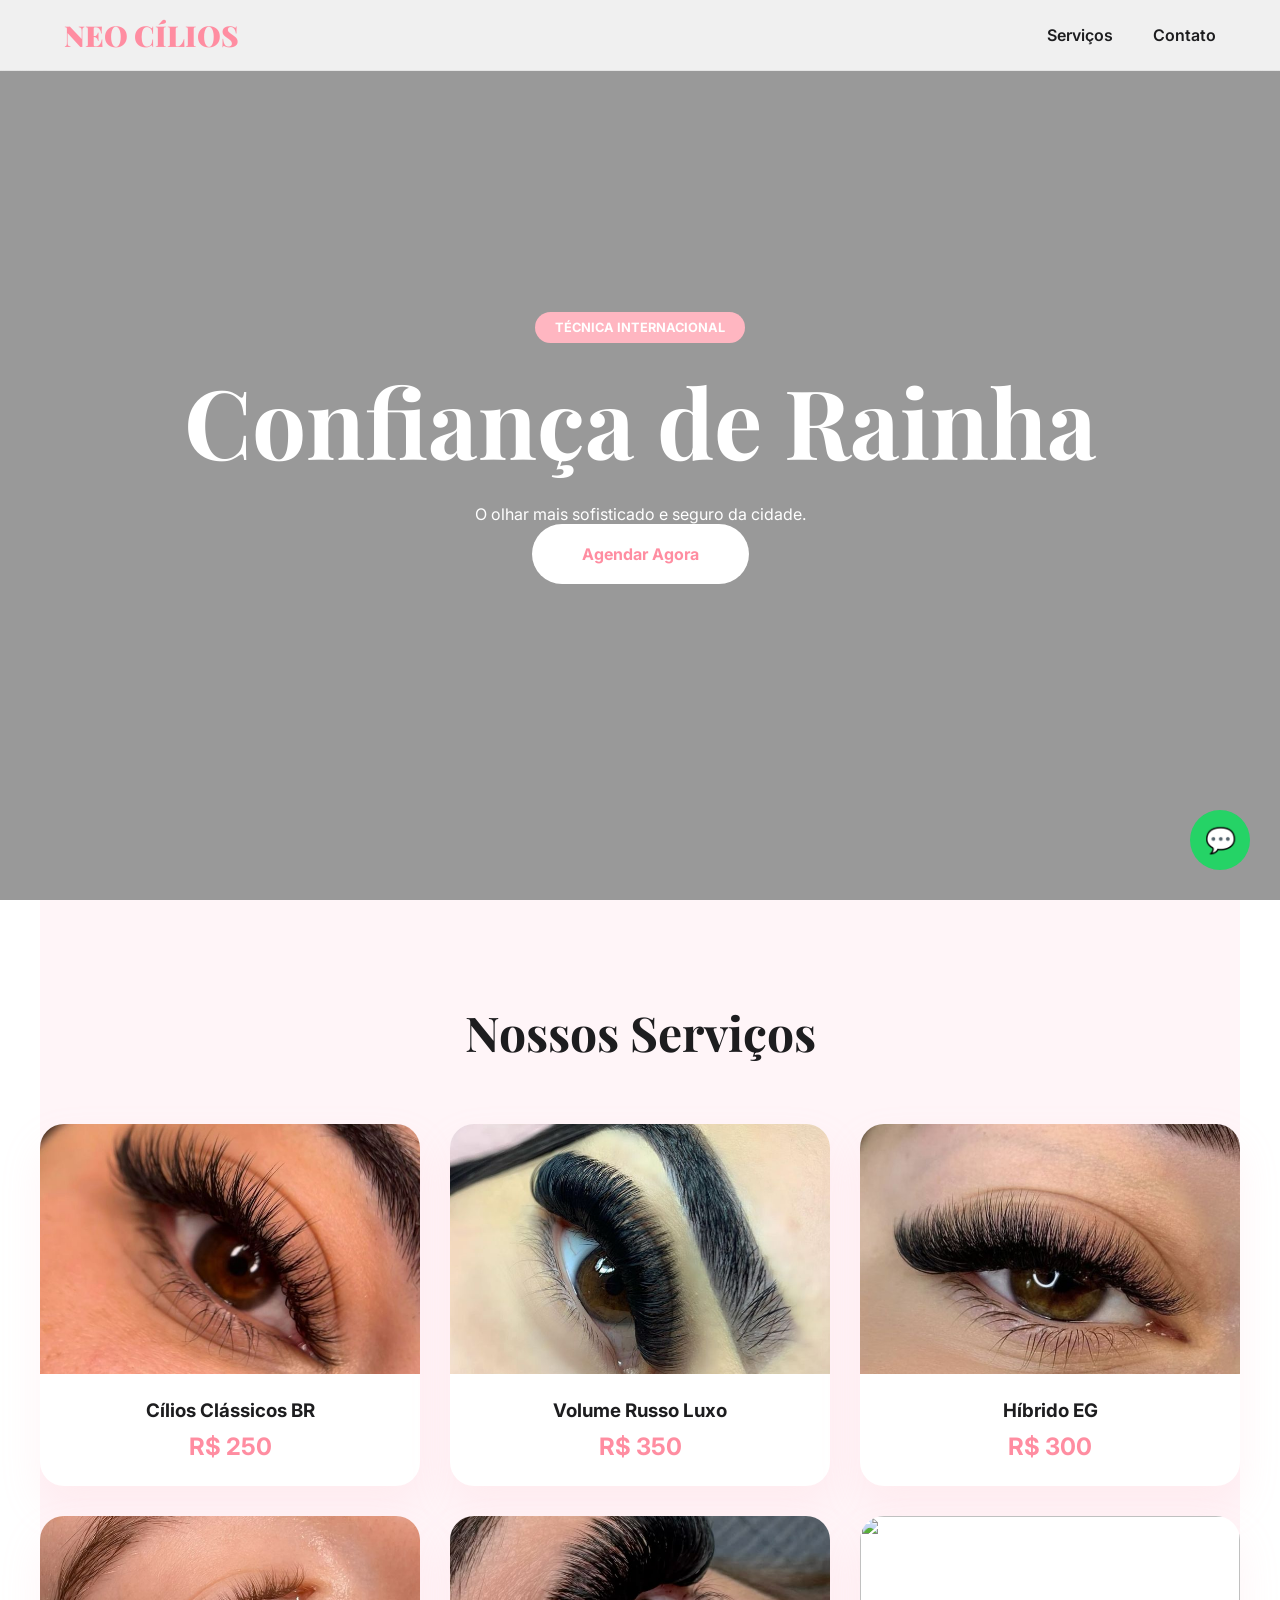
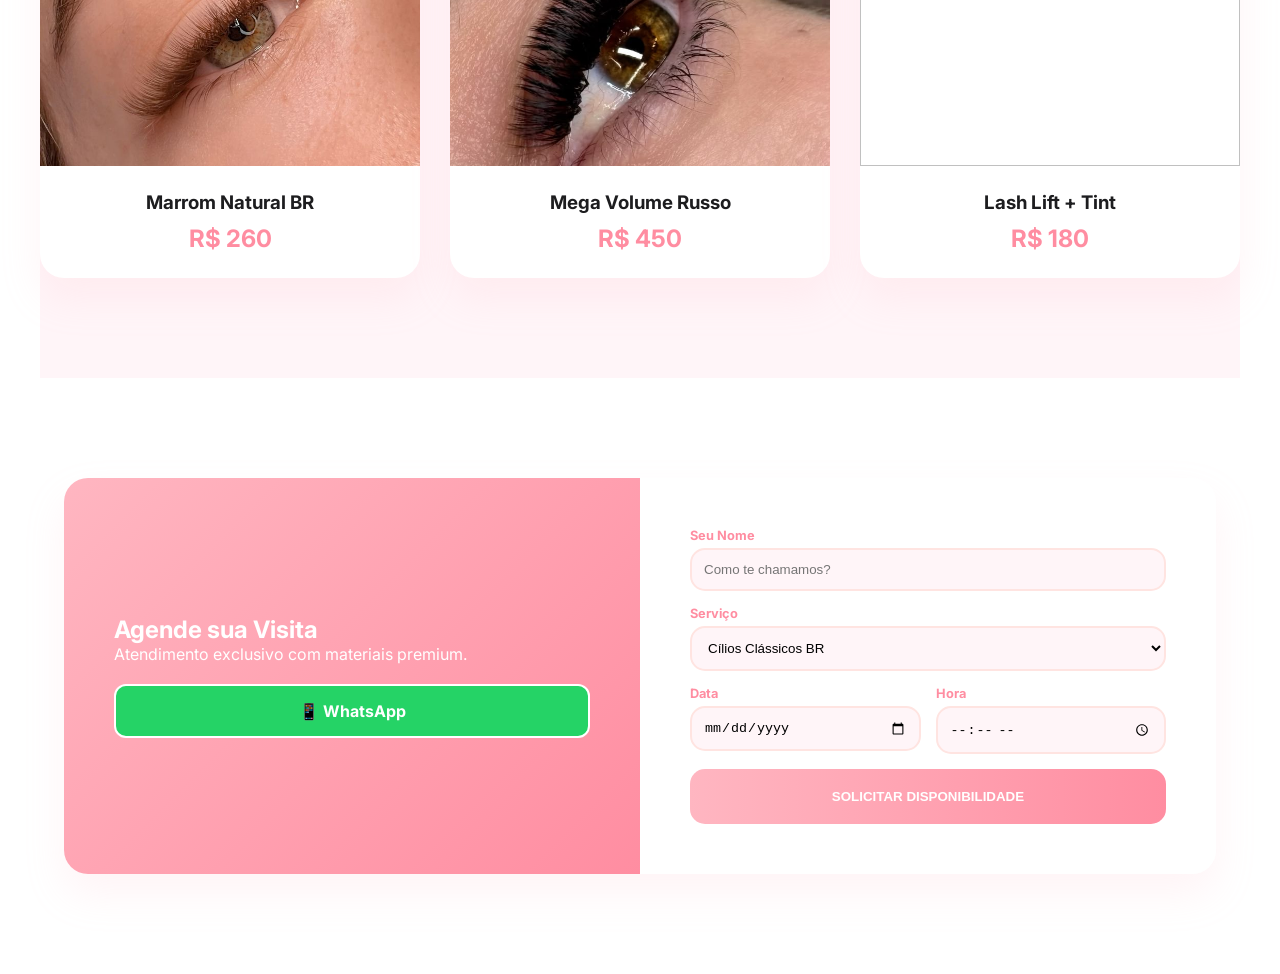
==== commit 3034a73f: "Update index.html" ====
--- a/index.html
+++ b/index.html
@@ -36,52 +36,57 @@
     <section class="services container" id="servicos">
         <h2 class="section-title">Nossos Serviços</h2>
         <div class="services-grid">
+            
             <div class="service-card" onclick="abrirModal('Cílios Clássicos BR', '250')">
-                <div class="service-img-wrapper"><img src="Cílios Clássicos BR.jpg" alt="Cílios Clássicos"></div>
+                <div class="service-img-wrapper"><img src="Cílios Clássicos BR.jpg"></div>
                 <div class="service-body"><h3>Cílios Clássicos BR</h3><p class="price-tag">R$ 250</p></div>
             </div>
+
             <div class="service-card" onclick="abrirModal('Volume Russo Luxo', '350')">
-                <div class="service-img-wrapper"><img src="Volume Russo Luxo.jpg" alt="Volume Russo"></div>
+                <div class="service-img-wrapper"><img src="Volume Russo Luxo.jpg"></div>
                 <div class="service-body"><h3>Volume Russo Luxo</h3><p class="price-tag">R$ 350</p></div>
             </div>
+
             <div class="service-card" onclick="abrirModal('Híbrido EG', '300')">
-                <div class="service-img-wrapper"><img src="Híbrido EG.jpg" alt="Híbrido"></div>
+                <div class="service-img-wrapper"><img src="Híbrido EG.jpg"></div>
                 <div class="service-body"><h3>Híbrido EG</h3><p class="price-tag">R$ 300</p></div>
             </div>
+
             <div class="service-card" onclick="abrirModal('Marrom Natural BR', '260')">
-                <div class="service-img-wrapper"><img src="Marrom Natural BR.jpg" alt="Marrom Natural"></div>
+                <div class="service-img-wrapper"><img src="Marrom Natural BR.jpg"></div>
                 <div class="service-body"><h3>Marrom Natural BR</h3><p class="price-tag">R$ 260</p></div>
             </div>
+
             <div class="service-card" onclick="abrirModal('Mega Volume Russo', '450')">
-                <div class="service-img-wrapper"><img src="Mega Volume Russo.jpg" alt="Mega Volume"></div>
+                <div class="service-img-wrapper"><img src="Mega Volume Russo.jpg"></div>
                 <div class="service-body"><h3>Mega Volume Russo</h3><p class="price-tag">R$ 450</p></div>
             </div>
+
             <div class="service-card" onclick="abrirModal('Lash Lift + Tint', '180')">
-                <div class="service-img-wrapper"><img src="Lash.png" alt="Lash Lift"></div>
+                <div class="service-img-wrapper"><img src="Lash.png"></div>
                 <div class="service-body"><h3>Lash Lift + Tint</h3><p class="price-tag">R$ 180</p></div>
             </div>
+
         </div>
     </section>
 
     <div id="modal-agendamento" class="agendamento-modal" style="display:none;">
         <div class="modal-content">
-            <h2 id="modal-titulo" style="font-family:'Playfair Display', serif;">Agendar</h2>
-            <p id="modal-servico-badge">Serviço Selecionado</p>
-
+            <h2 id="modal-titulo">Agendar</h2>
+            <p id="modal-servico-badge">Serviço</p>
             <div class="form-modal-area">
                 <div class="input-group">
                     <label>Seu Nome</label>
                     <input type="text" id="modal-nome" placeholder="Como te chamamos?">
                 </div>
                 <div class="input-group">
-                    <label>Data da Sessão</label>
+                    <label>Data</label>
                     <input type="date" id="modal-data">
                 </div>
-                <label style="display:block; font-weight:700; color:var(--primary-dark); margin: 15px 0 10px; font-size:0.8rem; text-transform:uppercase; text-align: left;">Escolha o Horário:</label>
-                <div class="horarios" id="modal-lista-horarios">
-                    </div>
+                <label style="display:block; font-weight:700; color:var(--primary-dark); margin-bottom:10px; font-size:0.8rem; text-transform:uppercase;">Escolha o Horário</label>
+                <div class="horarios" id="modal-lista-horarios"></div>
             </div>
-            <button id="close-modal" onclick="fecharModal()">Voltar para a lista</button>
+            <button id="close-modal" onclick="fecharModal()">Voltar</button>
         </div>
     </div>
 
@@ -91,7 +96,7 @@
                 <div class="contact-info">
                     <h2>Agende sua Visita</h2>
                     <p>Atendimento exclusivo com materiais premium.</p>
-                    <a href="https://wa.me/5541999484843" class="btn-wa">📱 WhatsApp Direto</a>
+                    <a href="https://wa.me/5541999484843" class="btn-wa">📱 WhatsApp</a>
                 </div>
                 <div class="contact-form-wrapper">
                     <form id="contact-form">
@@ -99,12 +104,12 @@
                         <div class="input-group">
                             <label>Serviço</label>
                             <select id="service-select" required>
-                                <option value="Cílios Clássicos BR">Cílios Clássicos BR - R$ 250</option>
-                                <option value="Volume Russo Luxo">Volume Russo Luxo - R$ 350</option>
-                                <option value="Híbrido EG">Híbrido EG - R$ 300</option>
-                                <option value="Marrom Natural BR">Marrom Natural BR - R$ 260</option>
-                                <option value="Mega Volume Russo">Mega Volume Russo - R$ 450</option>
-                                <option value="Lash Lift + Tint">Lash Lift + Tint - R$ 180</option>
+                                <option value="Cílios Clássicos BR">Cílios Clássicos BR</option>
+                                <option value="Volume Russo Luxo">Volume Russo Luxo</option>
+                                <option value="Híbrido EG">Híbrido EG</option>
+                                <option value="Marrom Natural BR">Marrom Natural BR</option>
+                                <option value="Mega Volume Russo">Mega Volume Russo</option>
+                                <option value="Lash Lift + Tint">Lash Lift + Tint</option>
                             </select>
                         </div>
                         <div style="display: grid; grid-template-columns: 1fr 1fr; gap: 15px;">
@@ -121,78 +126,47 @@
     <a href="https://wa.me/5541999484843" class="floating-wa" target="_blank">💬</a>
 
     <script>
-        // Loader logic
-        window.addEventListener('load', () => {
-            const loader = document.getElementById('loader');
-            loader.style.opacity = '0';
-            setTimeout(() => loader.style.display = 'none', 500);
+        window.addEventListener('load', () => { 
+            document.getElementById('loader').style.opacity = '0'; 
+            setTimeout(() => { document.getElementById('loader').style.display = 'none'; }, 500); 
         });
 
-        let servicoAtivo = "";
-        let valorAtivo = "";
+        let servicoSelecionado = "";
+        let valorSelecionado = "";
 
-        function abrirModal(nome, valor) {
-            servicoAtivo = nome;
-            valorAtivo = valor;
-            document.getElementById('modal-titulo').innerText = nome;
+        function abrirModal(servico, valor) {
+            servicoSelecionado = servico;
+            valorSelecionado = valor;
+            document.getElementById('modal-titulo').innerText = servico;
             document.getElementById('modal-servico-badge').innerText = "R$ " + valor;
-            
             const lista = document.getElementById('modal-lista-horarios');
             lista.innerHTML = "";
-            const horas = ['10:00', '13:30', '15:00', '17:30', '19:00'];
-            
+            const horas = ["10:00", "13:30", "15:00", "17:30", "19:00"];
             horas.forEach(h => {
-                const btn = document.createElement('button');
-                btn.className = 'horario-btn';
-                btn.innerText = h;
-                btn.onclick = () => finalizarAgendamento(h);
-                lista.appendChild(btn);
+                lista.innerHTML += `<button class="horario-btn" onclick="finalizarAgendamento('${h}')">${h}</button>`;
             });
-
             document.getElementById('modal-agendamento').style.display = 'flex';
         }
 
-        function fecharModal() {
-            document.getElementById('modal-agendamento').style.display = 'none';
-        }
+        function fecharModal() { document.getElementById('modal-agendamento').style.display = 'none'; }
 
         function finalizarAgendamento(hora) {
-            const cliente = document.getElementById('modal-nome').value.toUpperCase();
-            const dataRaw = document.getElementById('modal-data').value;
-
-            if (!cliente || !dataRaw) {
-                alert("Rainha, preencha seu nome e a data desejada!");
-                return;
-            }
-
-            const dataFormatada = dataRaw.split('-').reverse().join('/');
-
-            const mensagem = `✨ *AGENDAMENTO NEO CÍLIOS LUXO* ✨
----------------------------------------
-
-👑 *CLIENTE:* ${cliente}
-
-💎 *SERVIÇO:* ${servicoAtivo}
-💰 *VALOR:* R$ ${valorAtivo}
-
-📅 *DATA:* ${dataFormatada}
-⏰ *HORÁRIO:* ${hora}
-
----------------------------------------
-💖 *Estou pronta para brilhar!*
-_Aguardando sua confirmação._ ✨`;
-
+            const nomeInput = document.getElementById('modal-nome').value;
+            const dataInput = document.getElementById('modal-data').value;
+            if(!nomeInput || !dataInput) { alert("Preencha nome e data!"); return; }
+            const nome = nomeInput.toUpperCase();
+            const dataBr = dataInput.split('-').reverse().join('/');
+            
+            const mensagem = `✨ *AGENDAMENTO NEO CÍLIOS LUXO* ✨\n---------------------------------------\n\n👑 *CLIENTE:* ${nome}\n\n💎 *SERVIÇO:* ${servicoSelecionado}\n\n📅 *DATA:* ${dataBr}\n⏰ *HORÁRIO:* ${hora}\n\n---------------------------------------\n💖 *Estou pronta para brilhar!*\n_Aguardando sua confirmação._ ✨`;
             window.open(`https://wa.me/5541999484843?text=${encodeURIComponent(mensagem)}`, '_blank');
         }
 
-        // Formulário de baixo
         document.getElementById('contact-form').onsubmit = (e) => {
             e.preventDefault();
             const n = document.getElementById('name').value.toUpperCase();
             const s = document.getElementById('service-select').value;
             const d = document.getElementById('date').value.split('-').reverse().join('/');
             const h = document.getElementById('time').value;
-            
             const msg = `✨ *AGENDAMENTO NEO CÍLIOS LUXO* ✨\n---------------------------------------\n\n👑 *CLIENTE:* ${n}\n💎 *SERVIÇO:* ${s}\n📅 *DATA:* ${d}\n⏰ *HORÁRIO:* ${h}\n\n---------------------------------------\n💖 *Estou pronta para brilhar!*`;
             window.open(`https://wa.me/5541999484843?text=${encodeURIComponent(msg)}`, '_blank');
         };
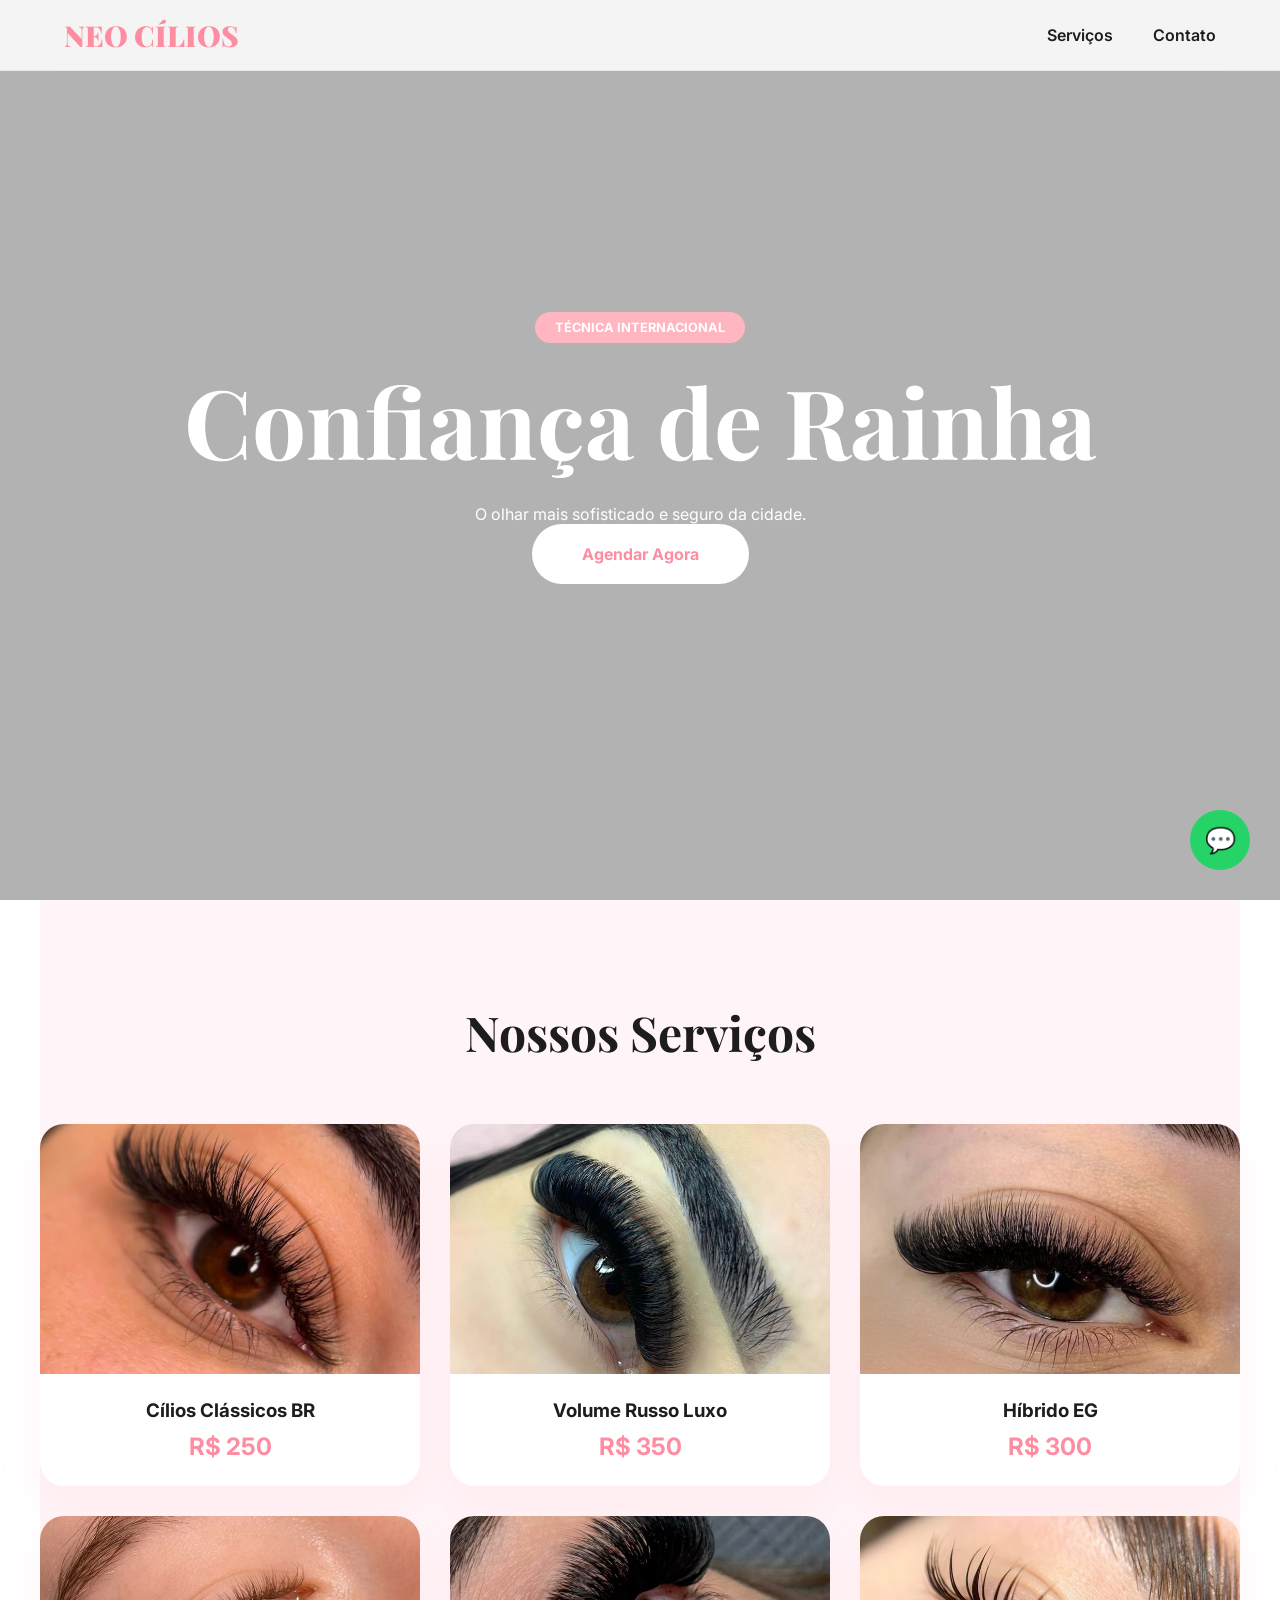
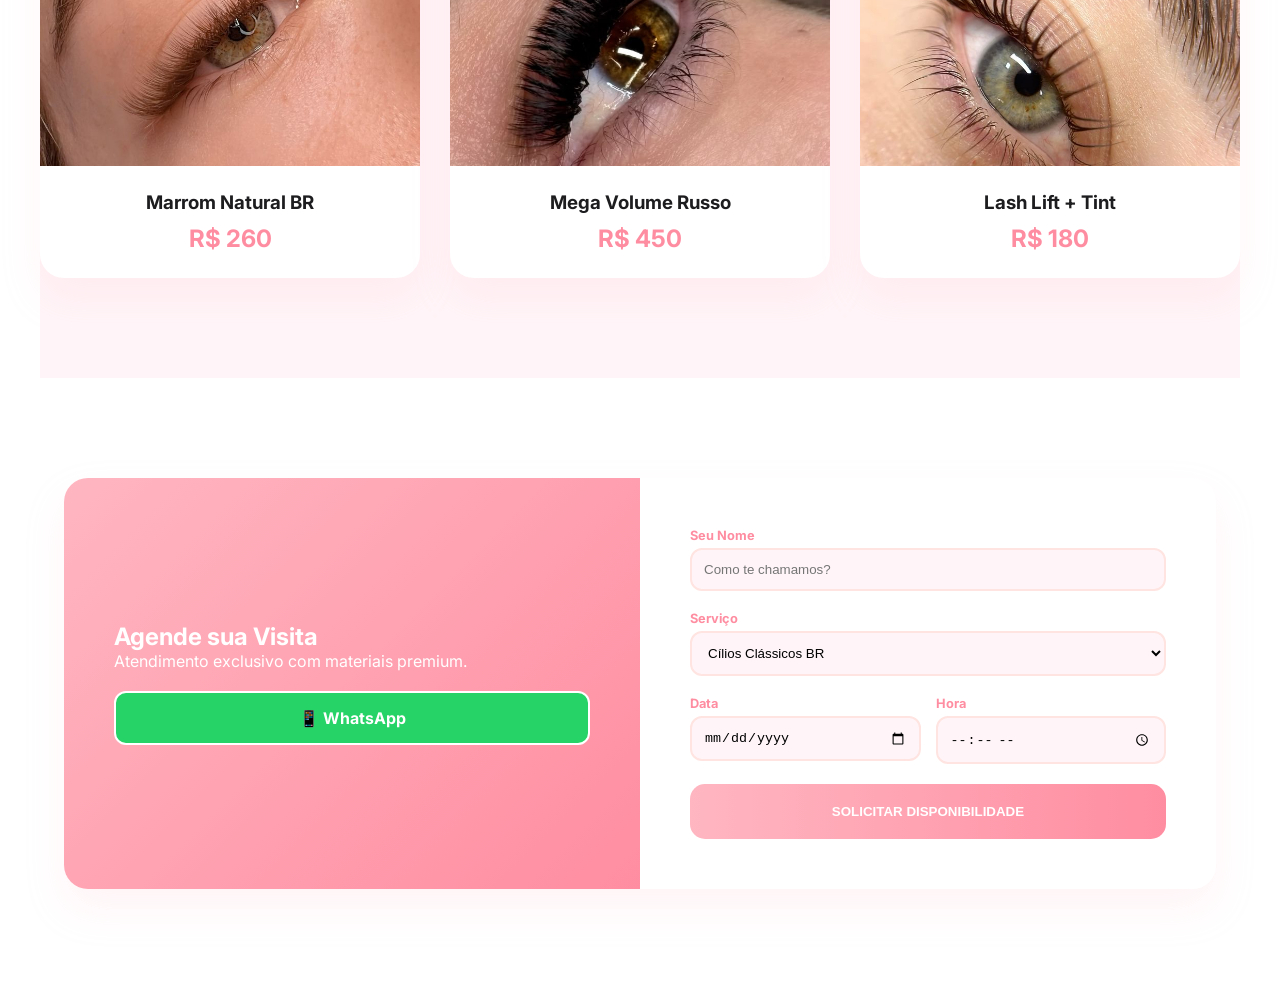
==== commit 04c96e2b: "Update index.html" ====
--- a/index.html
+++ b/index.html
@@ -63,9 +63,14 @@
             </div>
 
             <div class="service-card" onclick="abrirModal('Lash Lift + Tint', '180')">
-                <div class="service-img-wrapper"><img src="Lash.png"></div>
-                <div class="service-body"><h3>Lash Lift + Tint</h3><p class="price-tag">R$ 180</p></div>
-            </div>
+    <div class="service-img-wrapper">
+        <img src="Lash.jpg" alt="Lash Lift"> 
+    </div>
+    <div class="service-body">
+        <h3>Lash Lift + Tint</h3>
+        <p class="price-tag">R$ 180</p>
+    </div>
+</div>
 
         </div>
     </section>
--- a/styles.css
+++ b/styles.css
@@ -16,61 +16,54 @@
 body { font-family: 'Inter', sans-serif; background: var(--bg); color: var(--text); overflow-x: hidden; }
 .container { max-width: 1200px; margin: 0 auto; padding: 0 24px; }
 
-/* Loader */
 .loader-wrapper { position: fixed; inset: 0; background: #fff; display: flex; align-items: center; justify-content: center; z-index: 9999; transition: 0.5s; }
 .loader { width: 40px; height: 40px; border: 3px solid var(--bg-alt); border-top-color: var(--primary); border-radius: 50%; animation: spin 1s infinite linear; }
 @keyframes spin { to { transform: rotate(360deg); } }
 
-/* Nav */
 .glass-nav { position: fixed; top: 0; width: 100%; z-index: 1000; background: var(--glass); backdrop-filter: blur(20px); padding: 16px 0; border-bottom: 1px solid rgba(0,0,0,0.05); }
 nav { display: flex; justify-content: space-between; align-items: center; }
 .logo { font-family: 'Playfair Display', serif; font-size: 1.8rem; font-weight: 900; color: var(--primary-dark); text-decoration: none; }
 .nav-links { display: flex; gap: 40px; list-style: none; }
 .nav-links a { text-decoration: none; color: var(--text); font-weight: 600; }
 
-/* Hero */
 .hero { height: 100vh; position: relative; display: flex; align-items: center; justify-content: center; text-align: center; color: #fff; }
 .hero-video { position: absolute; inset: 0; width: 100%; height: 100%; object-fit: cover; z-index: -1; }
-.hero-overlay { position: absolute; inset: 0; background: rgba(0,0,0,0.4); }
+.hero-overlay { position: absolute; inset: 0; background: rgba(0,0,0,0.3); }
 .hero-content { position: relative; z-index: 10; padding: 0 20px; }
 .hero-content h1 { font-family: 'Playfair Display', serif; font-size: clamp(3rem, 10vw, 6rem); margin: 20px 0; }
 .badge { background: var(--primary); padding: 8px 20px; border-radius: 100px; font-size: 0.8rem; text-transform: uppercase; font-weight: 700; }
 .btn-main { display: inline-block; background: #fff; color: var(--primary-dark); padding: 20px 50px; border-radius: 100px; text-decoration: none; font-weight: 700; transition: 0.3s; }
 
-/* Services */
 .services { padding: 100px 0; background: var(--bg-alt); text-align: center; }
 .section-title { font-family: 'Playfair Display', serif; font-size: 3rem; margin-bottom: 60px; }
-.services-grid { display: grid; grid-template-columns: repeat(auto-fit, minmax(300px, 1fr)); gap: 30px; }
-.service-card { background: #fff; border-radius: var(--radius); overflow: hidden; box-shadow: var(--shadow); cursor: pointer; transition: 0.3s; }
+.services-grid { display: grid; grid-template-columns: repeat(auto-fit, minmax(280px, 1fr)); gap: 30px; }
+.service-card { background: #fff; border-radius: var(--radius); overflow: hidden; box-shadow: var(--shadow); transition: 0.3s; cursor: pointer; }
 .service-card:hover { transform: translateY(-10px); }
 .service-img-wrapper { height: 250px; overflow: hidden; }
 .service-img-wrapper img { width: 100%; height: 100%; object-fit: cover; }
 .service-body { padding: 25px; }
-.price-tag { font-size: 1.5rem; font-weight: 700; color: var(--primary-dark); display: block; margin-top: 10px; }
+.price-tag { font-size: 1.5rem; font-weight: 700; color: var(--primary-dark); margin-top: 10px; display: block; }
 
-/* Modal Agendamento Rosa */
 .agendamento-modal { position: fixed !important; inset: 0; background: rgba(255, 255, 255, 0.85); backdrop-filter: blur(10px); display: flex; align-items: center; justify-content: center; z-index: 2000; padding: 20px; }
 .modal-content { background: #fff; padding: 35px 25px; border-radius: var(--radius); width: 100%; max-width: 400px; text-align: center; box-shadow: var(--shadow); border: 2px solid var(--primary-light); }
-#modal-servico-badge { background: var(--primary-light); color: var(--primary-dark); display: inline-block; padding: 10px 20px; border-radius: 15px; font-weight: 800; font-size: 1.1rem; margin-bottom: 25px; }
+#modal-servico-badge { background: var(--primary-light); color: var(--primary-dark); padding: 10px 20px; border-radius: 15px; font-weight: 800; margin-bottom: 25px; display: inline-block; }
 
-.input-group { margin-bottom: 15px; text-align: left; }
+.input-group { margin-bottom: 20px; text-align: left; }
 .input-group label { display: block; font-size: 0.8rem; font-weight: 700; color: var(--primary-dark); margin-bottom: 5px; }
-.input-group input, .input-group select { width: 100%; padding: 12px; border-radius: 15px; border: 2px solid var(--primary-light); background: var(--bg-alt); outline: none; }
+.input-group input, .input-group select { width: 100%; padding: 12px; border: 2px solid var(--primary-light); border-radius: 12px; background: var(--bg-alt); outline: none; }
 
 .horarios { display: grid; grid-template-columns: repeat(3, 1fr); gap: 12px; margin-bottom: 25px; }
-.horario-btn { background: var(--bg-alt); border: 2px solid var(--primary-light); color: var(--primary-dark); padding: 15px 5px; border-radius: 15px; font-weight: 800; cursor: pointer; transition: 0.2s; }
+.horario-btn { background: var(--bg-alt); border: 2px solid var(--primary-light); color: var(--primary-dark); padding: 15px 5px; border-radius: 15px; font-weight: 800; cursor: pointer; }
 .horario-btn:hover { background: var(--primary); color: #fff; }
 
-#close-modal { background: none; border: none; color: var(--text-light); text-transform: uppercase; font-size: 0.7rem; font-weight: 800; cursor: pointer; margin-top: 10px; }
+#close-modal { background: none; border: none; color: #999; font-weight: 800; cursor: pointer; text-transform: uppercase; font-size: 0.7rem; margin-top: 10px; }
 
-/* Contato */
 .contact-section { padding: 100px 0; }
 .contact-card { display: grid; grid-template-columns: 1fr 1fr; border-radius: var(--radius); overflow: hidden; box-shadow: var(--shadow); }
-.contact-info { background: linear-gradient(135deg, var(--primary) 0%, var(--primary-dark) 100%); color: #fff; padding: 50px; display: flex; flex-direction: column; justify-content: center; }
+.contact-info { background: linear-gradient(135deg, var(--primary) 0%, var(--primary-dark) 100%); color: #fff; padding: 50px; display: flex; flex-direction: column; justify-content: center; text-align: left; }
 .btn-wa { background: #25d366; color: #fff; text-decoration: none; padding: 15px; border-radius: 12px; text-align: center; font-weight: 700; margin-top: 20px; border: 2px solid #fff; }
 .contact-form-wrapper { padding: 50px; background: #fff; }
-.btn-submit { width: 100%; background: linear-gradient(90deg, var(--primary), var(--primary-dark)); color: #fff; border: none; padding: 20px; border-radius: 15px; font-weight: 900; text-transform: uppercase; cursor: pointer; animation: pulse-pink 2s infinite; }
-@keyframes pulse-pink { 0% { box-shadow: 0 0 0 0 rgba(255, 182, 193, 0.7); } 70% { box-shadow: 0 0 0 15px rgba(255, 182, 193, 0); } 100% { box-shadow: 0 0 0 0 rgba(255, 182, 193, 0); } }
+.btn-submit { width: 100%; background: linear-gradient(90deg, var(--primary), var(--primary-dark)); color: #fff; border: none; padding: 20px; border-radius: 15px; font-weight: 900; text-transform: uppercase; cursor: pointer; }
 
 .floating-wa { position: fixed; bottom: 30px; right: 30px; background: #25d366; width: 60px; height: 60px; border-radius: 50%; display: flex; align-items: center; justify-content: center; font-size: 25px; text-decoration: none; z-index: 1000; color: white; }
 
